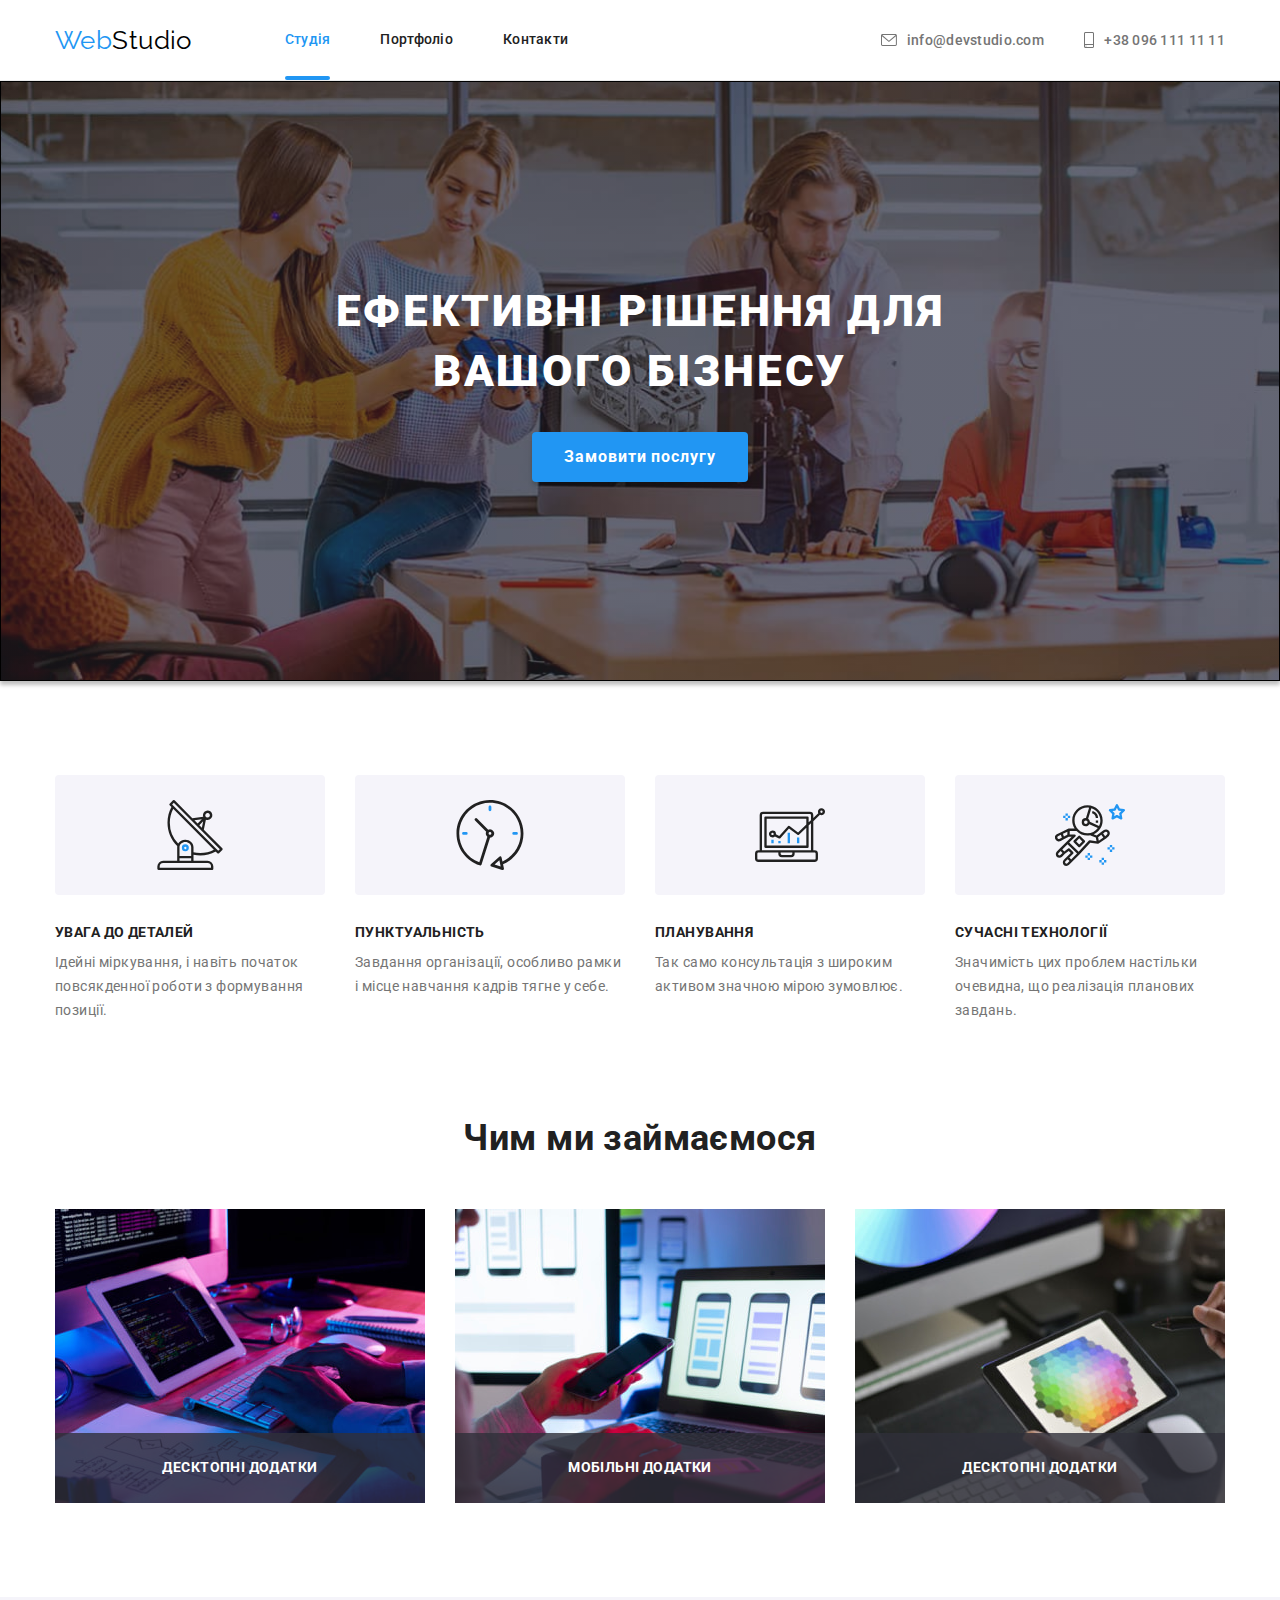
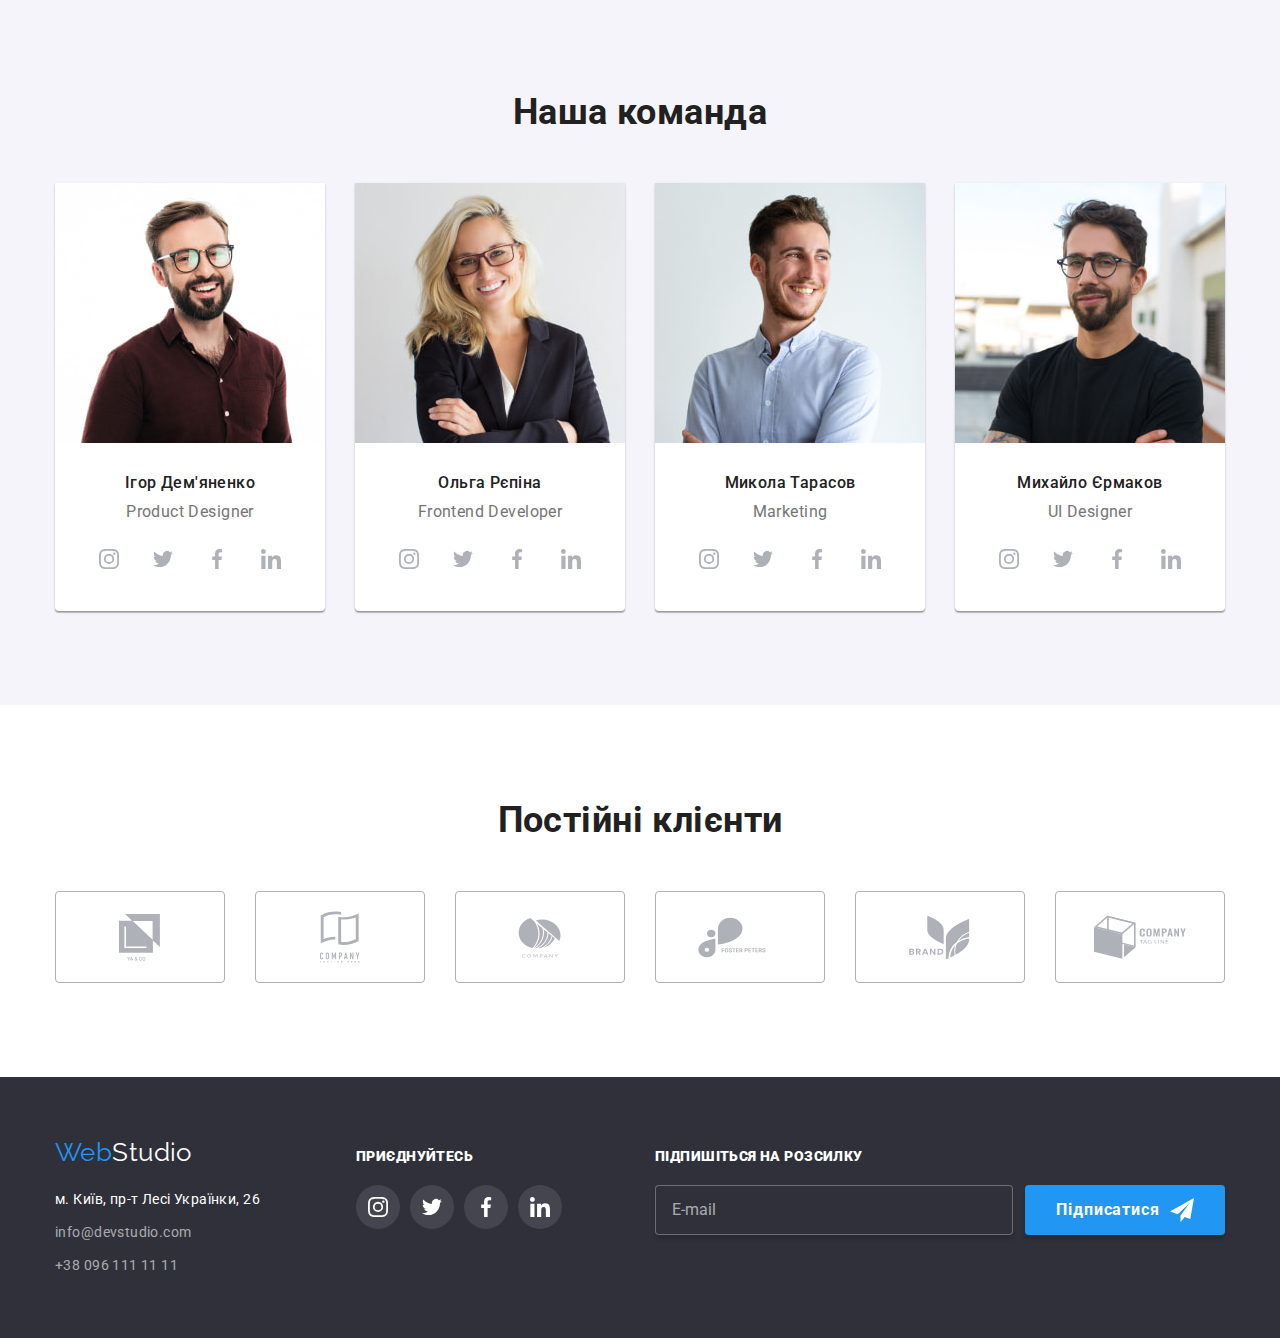
==== index.html @ 174750b1 "Скопіював файли з попередньої роботи" ====
<!DOCTYPE html>
<html lang="uk">
  <head>
    <meta charset="UTF-8" />
    <meta http-equiv="X-UA-Compatible" content="IE=edge" />
    <meta name="viewport" content="width=device-width, initial-scale=1.0" />
    <title>Веб студія</title>
    <link rel="preconnect" href="https://fonts.googleapis.com" />
    <link rel="preconnect" href="https://fonts.gstatic.com" crossorigin />
    <link
      href="https://fonts.googleapis.com/css2?family=Raleway:wght@700&family=Roboto:wght@400;500;700;900&display=swap"
      rel="stylesheet"
    />
    <link
      rel="stylesheet"
      href="https://cdnjs.cloudflare.com/ajax/libs/modern-normalize/1.1.0/modern-normalize.min.css"
    />
    <link rel="stylesheet" href="./css/styles.css" />
  </head>
  <body>
    <!-- Шапка -->

    <header class="header">
      <div class="container flex">
        <nav class="nav">
          <a href="./index.html" class="logo link"
            >Web<span class="logo-item">Studio</span></a
          >

          <ul class="nav-list list">
            <li class="item">
              <a href="./index.html" class="link current">Студія</a>
            </li>
            <li class="item">
              <a href="./portfolio.html" class="link">Портфоліо</a>
            </li>
            <li class="item"><a href="" class="link">Контакти</a></li>
          </ul>
        </nav>

        <ul class="header-contact list">
          <li class="item">
            <a href="mailto:info@devstudio.com" class="link">
              <span class="icon-wrapper">
                <svg class="item-icon" width="16" height="16">
                  <use href="./images/icons.svg#icon-envelope"></use>
                </svg> </span
              >info@devstudio.com</a
            >
          </li>
          <li class="item">
            <a href="tel:+380961111111" class="link">
              <span class="icon-wrapper">
                <svg class="item-icon" width="10" height="16">
                  <use href="./images/icons.svg#icon-smartphone"></use>
                </svg> </span
              >+38 096 111 11 11</a
            >
          </li>
        </ul>
      </div>
    </header>

    <main>
      <!-- Герой -->

      <section class="hero">
        <div class="container">
          <h1 class="hero-title">Ефективні рішення для вашого бізнесу</h1>
          <button type="button" class="button primary" data-modal-open>
            Замовити послугу
          </button>
        </div>

        <!-- Модальне вікно  -->

        <div class="backdrop is-hidden" data-modal>
          <div class="modal">
            <button class="button" data-modal-close>
              <svg class="modal-icon" width="18" height="18">
                <use href="./images/icons.svg#icon-cross"></use>
              </svg>
            </button>

            <form class="modal-form">
              <b class="modal-form-title"
                >Залиште свої дані, ми вам передзвонимо</b
              >

              <label class="modal-form-field">
                <span class="modal-form-label">Ім'я</span>
                <span class="modal-form-wrapper">
                  <input
                    class="modal-form-input"
                    type="text"
                    name="user-name"
                    required
                  />
                  <svg class="modal-form-icon" width="18" height="18">
                    <use href="./images/icons.svg#icon-name"></use>
                  </svg>
                </span>
              </label>

              <label class="modal-form-field">
                <span class="modal-form-label">Телефон</span>
                <span class="modal-form-wrapper">
                  <input
                    class="modal-form-input"
                    type="tel"
                    name="user-phone"
                    required
                  />
                  <svg class="modal-form-icon" width="18" height="18">
                    <use href="./images/icons.svg#icon-telephone"></use>
                  </svg>
                </span>
              </label>

              <label class="modal-form-field">
                <span class="modal-form-label">Пошта</span>
                <span class="modal-form-wrapper">
                  <input
                    class="modal-form-input"
                    type="email"
                    name="user-mail"
                    required
                  />
                  <svg class="modal-form-icon" width="18" height="18">
                    <use href="./images/icons.svg#icon-mail"></use>
                  </svg>
                </span>
              </label>

              <label class="modal-form-field indent">
                <span class="modal-form-label">Коментар</span>
                <textarea
                  class="modal-form-comment"
                  name="comment"
                  placeholder="Введіть текст"
                ></textarea>
              </label>

              <div class="modal-form-checkbox">
                <input
                  class="modal-form-policy visually-hidden"
                  type="checkbox"
                  name="policy"
                  id="policy"
                  required
                />

                <label for="policy" class="modal-checkbox-label">
                  <span class="modal-checkbox-icon">
                    <svg class="icon-policy-check" width="16" height="16">
                      <use href="./images/icons.svg#icon-check"></use>
                    </svg>
                  </span>
                  Погоджуюся з розсилкою та приймаю&nbsp;<a
                    class="modal-form-link"
                    href=""
                    >Умови договору</a
                  >
                </label>
              </div>

              <button class="button" type="submit">Відправити</button>
            </form>
          </div>
        </div>
      </section>

      <!-- Друга секція Якості-->

      <section class="section">
        <div class="container">
          <h2 class="section-title visually-hidden">Особливості організації</h2>

          <ul class="qualities-list list">
            <li class="item">
              <div class="icon-wrapper">
                <svg class="item-icon" width="70" height="70">
                  <use href="./images/icons.svg#icon-antenna"></use>
                </svg>
              </div>
              <h3 class="title">Увага до деталей</h3>
              <p class="text">
                Ідейні міркування, і навіть початок повсякденної роботи з
                формування позиції.
              </p>
            </li>
            <li class="item">
              <div class="icon-wrapper">
                <svg class="item-icon" width="70" height="70">
                  <use href="./images/icons.svg#icon-clock"></use>
                </svg>
              </div>
              <h3 class="title">Пунктуальність</h3>
              <p class="text">
                Завдання організації, особливо рамки і місце навчання кадрів
                тягне у себе.
              </p>
            </li>
            <li class="item">
              <div class="icon-wrapper">
                <svg class="item-icon" width="70" height="70">
                  <use href="./images/icons.svg#icon-diagram"></use>
                </svg>
              </div>
              <h3 class="title">Планування</h3>
              <p class="text">
                Так само консультація з широким активом значною мірою зумовлює.
              </p>
            </li>
            <li class="item">
              <div class="icon-wrapper">
                <svg class="item-icon" width="70" height="70">
                  <use href="./images/icons.svg#icon-astronaut"></use>
                </svg>
              </div>
              <h3 class="title">Сучасні технології</h3>
              <p class="text">
                Значимість цих проблем настільки очевидна, що реалізація
                планових завдань.
              </p>
            </li>
          </ul>
        </div>
      </section>

      <!-- Третя секція Профіль-->

      <section class="section indent">
        <div class="container">
          <h2 class="section-title">Чим ми займаємося</h2>

          <ul class="profile list">
            <li class="item">
              <img
                class="image"
                src="./images/img_1.jpg"
                alt="Десктопні додатки"
                width="370"
              />
              <div class="trumb">
                <p class="text">Десктопні додатки</p>
              </div>
            </li>
            <li class="item">
              <img
                class="image"
                src="./images/img_2.jpg"
                alt="Мобільні додатки"
                width="370"
              />
              <div class="trumb">
                <p class="text">Мобільні додатки</p>
              </div>
            </li>
            <li class="item">
              <img
                class="image"
                src="./images/img_3.jpg"
                alt="Дизайнерські рішення"
                width="370"
              />
              <div class="trumb">
                <p class="text">Десктопні додатки</p>
              </div>
            </li>
          </ul>
        </div>
      </section>

      <!-- Четверта секція Команда-->

      <section class="section team-bg">
        <div class="container">
          <h2 class="section-title indent">Наша команда</h2>

          <ul class="team-list list">
            <li class="item">
              <img
                class="image"
                src="./images/fotoPorductDesinger.jpg"
                alt="Фото Ігора Дем'яненко"
                width="270"
              />
              <div class="item-body">
                <h3 class="title">Ігор Дем'яненко</h3>
                <p class="text" lang="en">Product Designer</p>
                <ul class="socials team list">
                  <li class="item">
                    <a href="" class="link-socials">
                      <svg class="item-icon" width="20" height="20">
                        <use href="./images/icons.svg#icon-instagram"></use>
                      </svg>
                    </a>
                  </li>
                  <li class="item">
                    <a href="" class="link-socials">
                      <svg class="item-icon" width="20" height="20">
                        <use href="./images/icons.svg#icon-twitter"></use>
                      </svg>
                    </a>
                  </li>
                  <li class="item">
                    <a href="" class="link-socials">
                      <svg class="item-icon" width="20" height="20">
                        <use href="./images/icons.svg#icon-facebook"></use>
                      </svg>
                    </a>
                  </li>
                  <li class="item">
                    <a href="" class="link-socials">
                      <svg class="item-icon" width="20" height="20">
                        <use href="./images/icons.svg#icon-linkedin"></use>
                      </svg>
                    </a>
                  </li>
                </ul>
              </div>
            </li>
            <li class="item">
              <img
                class="image"
                src="./images/fotoFrontendDeveloper.jpg"
                alt="Фото Ольгі Рєпіна"
                width="270"
              />
              <div class="item-body">
                <h3 class="title">Ольга Рєпіна</h3>
                <p class="text" lang="en">Frontend Developer</p>
                <ul class="socials team list">
                  <li class="item">
                    <a href="" class="link-socials">
                      <svg class="item-icon" width="20" height="20">
                        <use href="./images/icons.svg#icon-instagram"></use>
                      </svg>
                    </a>
                  </li>
                  <li class="item">
                    <a href="" class="link-socials">
                      <svg class="item-icon" width="20" height="20">
                        <use href="./images/icons.svg#icon-twitter"></use>
                      </svg>
                    </a>
                  </li>
                  <li class="item">
                    <a href="" class="link-socials">
                      <svg class="item-icon" width="20" height="20">
                        <use href="./images/icons.svg#icon-facebook"></use>
                      </svg>
                    </a>
                  </li>
                  <li class="item">
                    <a href="" class="link-socials">
                      <svg class="item-icon" width="20" height="20">
                        <use href="./images/icons.svg#icon-linkedin"></use>
                      </svg>
                    </a>
                  </li>
                </ul>
              </div>
            </li>
            <li class="item">
              <img
                class="image"
                src="./images/fotoMarketing.jpg"
                alt="Фото Миколи Тарасова"
                width="270"
              />
              <div class="item-body">
                <h3 class="title">Микола Тарасов</h3>
                <p class="text" lang="en">Marketing</p>
                <ul class="socials team list">
                  <li class="item">
                    <a href="" class="link-socials">
                      <svg class="item-icon" width="20" height="20">
                        <use href="./images/icons.svg#icon-instagram"></use>
                      </svg>
                    </a>
                  </li>
                  <li class="item">
                    <a href="" class="link-socials">
                      <svg class="item-icon" width="20" height="20">
                        <use href="./images/icons.svg#icon-twitter"></use>
                      </svg>
                    </a>
                  </li>
                  <li class="item">
                    <a href="" class="link-socials">
                      <svg class="item-icon" width="20" height="20">
                        <use href="./images/icons.svg#icon-facebook"></use>
                      </svg>
                    </a>
                  </li>
                  <li class="item">
                    <a href="" class="link-socials">
                      <svg class="item-icon" width="20" height="20">
                        <use href="./images/icons.svg#icon-linkedin"></use>
                      </svg>
                    </a>
                  </li>
                </ul>
              </div>
            </li>
            <li class="item">
              <img
                class="image"
                src="./images/fotoUIDesigner.jpg"
                alt="Фото Михайло Єрмакова"
                width="270"
              />
              <div class="item-body">
                <h3 class="title">Михайло Єрмаков</h3>
                <p class="text" lang="en">UI Designer</p>
                <ul class="socials team list">
                  <li class="item">
                    <a href="" class="link-socials">
                      <svg class="item-icon" width="20" height="20">
                        <use href="./images/icons.svg#icon-instagram"></use>
                      </svg>
                    </a>
                  </li>
                  <li class="item">
                    <a href="" class="link-socials">
                      <svg class="item-icon" width="20" height="20">
                        <use href="./images/icons.svg#icon-twitter"></use>
                      </svg>
                    </a>
                  </li>
                  <li class="item">
                    <a href="" class="link-socials">
                      <svg class="item-icon" width="20" height="20">
                        <use href="./images/icons.svg#icon-facebook"></use>
                      </svg>
                    </a>
                  </li>
                  <li class="item">
                    <a href="" class="link-socials">
                      <svg class="item-icon" width="20" height="20">
                        <use href="./images/icons.svg#icon-linkedin"></use>
                      </svg>
                    </a>
                  </li>
                </ul>
              </div>
            </li>
          </ul>
        </div>
      </section>

      <!-- П'ята секція Постійні клієнти -->

      <section class="section">
        <div class="container">
          <h2 class="section-title">Постійні клієнти</h2>

          <ul class="client-list list">
            <li class="item">
              <a href="" class="client-link">
                <svg class="item-icon" width="41" height="47">
                  <use href="./images/icons.svg#icon-client-1"></use>
                </svg>
              </a>
            </li>

            <li class="item">
              <a href="" class="client-link">
                <svg class="item-icon" width="40" height="52">
                  <use href="./images/icons.svg#icon-client-2"></use>
                </svg>
              </a>
            </li>

            <li class="item">
              <a href="" class="client-link">
                <svg class="item-icon" width="43" height="41">
                  <use href="./images/icons.svg#icon-client-3"></use>
                </svg>
              </a>
            </li>

            <li class="item">
              <a href="" class="client-link">
                <svg class="item-icon" width="84" height="41">
                  <use href="./images/icons.svg#icon-client-4"></use>
                </svg>
              </a>
            </li>

            <li class="item">
              <a href="" class="client-link">
                <svg class="item-icon" width="63" height="45">
                  <use href="./images/icons.svg#icon-client-5"></use>
                </svg>
              </a>
            </li>

            <li class="item">
              <a href="" class="client-link">
                <svg class="item-icon" width="94" height="44">
                  <use href="./images/icons.svg#icon-client-6"></use>
                </svg>
              </a>
            </li>
          </ul>
        </div>
      </section>
    </main>

    <!-- Футер -->

    <footer class="footer">
      <div class="container basement">
        <div>
          <a href="./index.html" class="logo indent"
            >Web<span class="logo-item">Studio</span></a
          >

          <address class="address">
            м. Київ, пр-т Лесі Українки, 26
            <ul class="address-contact list">
              <li class="item">
                <a href="mailto:info@devstudio.com" class="link"
                  >info@devstudio.com</a
                >
              </li>
              <li class="item">
                <a href="tel:+380961111111" class="link">+38 096 111 11 11</a>
              </li>
            </ul>
          </address>
        </div>
        <div class="footer-socials">
          <b class="text">приєднуйтесь</b>
          <ul class="socials list">
            <li class="item">
              <a href="" class="link-socials">
                <svg class="item-icon" width="20" height="20">
                  <use href="./images/icons.svg#icon-instagram"></use>
                </svg>
              </a>
            </li>
            <li class="item">
              <a href="" class="link-socials">
                <svg class="item-icon" width="20" height="20">
                  <use href="./images/icons.svg#icon-twitter"></use>
                </svg>
              </a>
            </li>
            <li class="item">
              <a href="" class="link-socials">
                <svg class="item-icon" width="20" height="20">
                  <use href="./images/icons.svg#icon-facebook"></use>
                </svg>
              </a>
            </li>
            <li class="item">
              <a href="" class="link-socials">
                <svg class="item-icon" width="20" height="20">
                  <use href="./images/icons.svg#icon-linkedin"></use>
                </svg>
              </a>
            </li>
          </ul>
        </div>
        <div class="footer-distribution">
          <b class="text">Підпишіться на розсилку</b>
          <form class="form">
            <input
              class="form-input"
              type="email"
              name="mail"
              autocomplete="off"
              placeholder="E-mail"
            />
            <button class="button" type="submit">
              Підписатися
              <svg class="button-icon" width="24" height="24">
                <use href="./images/icons.svg#icon-send"></use>
              </svg>
            </button>
          </form>
        </div>
      </div>
    </footer>
    <script src="./js/modal.js"></script>
  </body>
</html>
---- css/styles.css ----
/* колір основного тексту #212121 */
/* колір заголовків #212121 */
/* вторинний колір тексту #757575 */
/* колір основного фону #FFFFFF */
/* вторинний колір фону #2f303a */
/* акцент #2196F3 */

:root {
  --primary-text-color: #757575;
  --title-text-color: #212121;
  --accent-color: #2196f3;
  --primary-white-color: #ffffff;
  --secondary-background-color: #2f303a;
  --third-background-color: #f5f4fa;
  --hero-background-color: #c4c4c4;
  --black-color: #000000;
  --transparent-white-color: rgba(255, 255, 255, 0.6);
  --curiousblue-color: #188ce8;
  --gallery-color: #eeeeee;
  --shadow-color: rgba(0, 0, 0, 0.25);
  --backdrop-color: rgba(0, 0, 0, 0.2);
  --bombay-color: #afb1b8;
}

body {
  background-color: var(--primary-white-color);
  color: var(--primary-text-color);

  font-family: "Roboto", sans-serif;
  font-size: 14px;
  line-height: 1.71;
  letter-spacing: 0.03em;
}

.image {
  display: block;
}

.container {
  width: 1200px;
  margin-left: auto;
  margin-right: auto;
  padding-left: 15px;
  padding-right: 15px;
}

.list {
  margin: 0;
  padding: 0;
  list-style: none;
}

/* Логотип */

.logo {
  color: var(--accent-color);

  font-family: "Raleway", sans-serif;
  font-size: 26px;
  line-height: 1.19;
  text-decoration: none;
}
.container.flex {
  display: flex;
  justify-content: space-between;
  align-items: center;
}
.container.basement {
  display: flex;
  align-items: baseline;
}
.header {
  border-bottom: 1px solid #ececec;
}
.header .logo-item {
  color: var(--black-color);
}

/*  Навігація  */
.nav {
  display: flex;
  align-items: center;
}
.nav-list,
.header-contact {
  display: flex;

  font-weight: 500;
  line-height: 1.14;
  letter-spacing: 0.02em;
}
.nav-list {
  margin-left: 93px;
}
.nav-list .item:not(:last-child) {
  margin-right: 50px;
}
.nav-list .link {
  display: block;
  padding-top: 32px;
  padding-bottom: 32px;

  color: var(--title-text-color);
  text-decoration: none;

  transition: color 250ms cubic-bezier(0.4, 0, 0.2, 1);
}

.nav-list .link.current {
  position: relative;

  color: var(--accent-color);
}

.nav-list .link.current::after {
  position: absolute;
  left: 0;
  bottom: 0;

  content: "";
  width: 100%;
  height: 4px;

  background-color: var(--accent-color);
  border-radius: 2px;
}
.header-contact .item + .item {
  margin-left: 40px;
}
.header-contact .icon-wrapper {
  vertical-align: text-bottom;
  margin-right: 10px;
  font-size: 0;
}
.header-contact .item-icon {
  fill: currentColor;
}
.header-contact .link {
  padding-top: 32px;
  padding-bottom: 32px;

  color: var(--primary-text-color);
  text-decoration: none;

  transition: color 250ms cubic-bezier(0.4, 0, 0.2, 1);
}

/*  Герой  */

.hero {
  max-width: 1600px;
  height: 600px;
  margin: 0 auto;
  background-color: var(--hero-background-color);
  background-image: linear-gradient(
      to right,
      rgba(47, 48, 58, 0.4),
      rgba(47, 48, 58, 0.4)
    ),
    url(../images/banner.jpg);
  background-repeat: no-repeat;
  background-position: center;
  background-size: cover;
  border: 1px solid #000000;
  box-shadow: 0px 4px 4px rgba(0, 0, 0, 0.25);
  text-align: center;
}
.hero-title {
  max-width: 696px;
  padding-top: 200px;
  margin-top: 0;
  margin-bottom: 30px;
  margin-left: auto;
  margin-right: auto;

  color: var(--primary-white-color);

  font-weight: 900;
  font-size: 44px;
  line-height: 1.36;
  letter-spacing: 0.06em;
  text-transform: uppercase;
}

/* Модальне вікно */

.backdrop {
  position: fixed;
  top: 0;
  left: 0;
  width: 100%;
  height: 100%;

  background-color: var(--backdrop-color);
  z-index: 2;
  opacity: 1;
  transition: opacity 250ms cubic-bezier(0.4, 0, 0.2, 1),
    visibility 250ms cubic-bezier(0.4, 0, 0.2, 1);
}
.backdrop.is-hidden {
  visibility: hidden;
  opacity: 0;
  pointer-events: none;
}
.backdrop.is-hidden .modal {
  transform: translate(-50%, -50%) scale(1.1);
}
.modal {
  position: absolute;
  top: 50%;
  left: 50%;
  padding: 40px;

  min-width: 528px;

  background-color: var(--primary-white-color);
  box-shadow: 0px 1px 3px rgba(0, 0, 0, 0.12), 0px 1px 1px rgba(0, 0, 0, 0.14),
    0px 2px 1px rgba(0, 0, 0, 0.2);
  border-radius: 4px;

  transform: translate(-50%, -50%) scale(1);
  transition: transform 250ms cubic-bezier(0.4, 0, 0.2, 1);
}

.modal > .button {
  position: absolute;
  top: 8px;
  right: 8px;
  display: flex;
  justify-content: center;
  align-items: center;

  width: 30px;
  height: 30px;
  border-radius: 50px;
  background-color: transparent;
  border: 1px solid rgba(0, 0, 0, 0.1);
  margin: 0;
  padding: 0;
}
.modal .modal-icon {
  fill: var(--black-color);

  transition: fill 250ms cubic-bezier(0.4, 0, 0.2, 1);
}
.modal > .button:hover .modal-icon,
.modal > .button:focus .modal-icon {
  fill: var(--accent-color);
}

/* Форма заявки а модальному вікні */

.modal-form-title {
  display: inline-flex;

  margin-bottom: 12px;

  color: var(--title-text-color);

  font-size: 20px;
  line-height: 1.15;
}
.modal-form-field {
  position: relative;
  display: flex;
  flex-direction: column;

  margin-bottom: 10px;

  text-align: left;
}
.modal-form-field.indent {
  margin-bottom: 20px;
}
.modal-form-label {
  margin-bottom: 4px;

  font-size: 12px;
  line-height: 1.17;
  letter-spacing: 0.01em;
}
.modal-form-wrapper {
  position: relative;

  color: var(--title-text-color);
}
.modal-form-input {
  width: 100%;
  max-height: 40px;
  padding-top: 12px;
  padding-bottom: 12px;
  padding-left: 42px;
  padding-right: 15px;

  color: var(--title-text-color);
  cursor: pointer;
  border: 1px solid rgba(33, 33, 33, 0.2);
  border-radius: 4px;

  font-size: 12px;
  line-height: 1.17;
  letter-spacing: 0.01em;

  transition: border-color 250ms cubic-bezier(0.4, 0, 0.2, 1);
}
.modal-form-input:focus,
.modal-form-comment:focus {
  outline: none;
  border-color: var(--accent-color);
}
.modal-form-icon {
  position: absolute;
  top: 50%;
  left: 15px;

  fill: currentColor;

  transform: translateY(-50%);
  transition: fill 250ms cubic-bezier(0.4, 0, 0.2, 1);
}
.modal-form-input:focus + .modal-form-icon {
  fill: var(--accent-color);
}
.modal-form-comment {
  padding: 12px 16px;
  min-height: 120px;

  resize: none;
  border: 1px solid rgba(33, 33, 33, 0.2);
  border-radius: 4px;
  cursor: pointer;

  font-size: 12px;
  line-height: 1.17;
  letter-spacing: 0.01em;

  transition: border-color 250ms cubic-bezier(0.4, 0, 0.2, 1);
}
.modal-form-comment::placeholder {
  letter-spacing: 0.01em;
  color: rgba(117, 117, 117, 0.5);
}

.modal-form-checkbox {
  margin-bottom: 30px;
}
.modal-checkbox-label {
  display: flex;
  align-items: center;
  justify-content: center;
}
.modal-checkbox-label .modal-checkbox-icon {
  display: inline-block;
  position: relative;
  width: 16px;
  height: 16px;
  margin-right: 8px;
  border-radius: 2px;
  border: 2px solid var(--black-color);

  background-color: transparent;
  transition: background-color 250ms cubic-bezier(0.4, 0, 0.2, 1),
    border-color 250ms cubic-bezier(0.4, 0, 0.2, 1);
}
.icon-policy-check {
  display: inline-block;
  position: absolute;
  top: 50%;
  left: 50%;
  transform: translate(-50%, -50%);

  background-color: transparent;

  opacity: 0;
  transition: opacity 250ms cubic-bezier(0.4, 0, 0.2, 1);
}
.modal-form-policy:focus + .modal-checkbox-label .modal-checkbox-icon {
  outline: 1px solid var(--accent-color);
}
.modal-form-policy:checked + .modal-checkbox-label .icon-policy-check {
  opacity: 1;
}
.modal-form-policy:checked + .modal-checkbox-label .modal-checkbox-icon {
  background-color: var(--accent-color);
  border-color: var(--accent-color);
}
.modal-form-link {
  color: var(--accent-color);
}
.form > .button,
.modal-form .button {
  display: flex;
  align-items: center;
  justify-content: center;

  min-width: 200px;

  color: var(--primary-white-color);
  background-color: var(--accent-color);
  border: 0;
  border-radius: 4px;

  box-shadow: 0px 4px 4px rgba(0, 0, 0, 0.15);
  transition: background-color 1000ms cubic-bezier(0.4, 0, 0.2, 1);
}
.modal-form .button {
  margin: 0 auto;
  padding: 10px 52px;
}

/*  Секція  */

.section {
  padding-bottom: 94px;
  padding-top: 94px;
}
.section.indent {
  padding-top: 0;
}
.section-title {
  margin-top: 0;
  margin-bottom: 0;

  color: var(--title-text-color);

  font-weight: 700;
  font-size: 36px;
  line-height: 1.17;
  text-align: center;
}
.visually-hidden {
  position: absolute;
  width: 1px;
  height: 1px;
  margin: -1px;
  border: 0;
  padding: 0;

  white-space: nowrap;
  clip-path: inset(100%);
  clip: rect(0 0 0 0);
  overflow: hidden;
}
.section .section-title {
  margin-bottom: 50px;
}

/*  Якості  */

.qualities-list {
  display: flex;
}
.qualities-list > .item,
.team-list > .item {
  width: calc((100% - 90px) / 4);
  margin-right: 30px;
}
.qualities-list .icon-wrapper {
  display: flex;
  height: 120px;
  margin-bottom: 30px;
  justify-content: center;
  align-items: center;

  border-radius: 4px;
  background-color: var(--third-background-color);
}

.qualities-list .item:last-child,
.team-list .item:last-child {
  margin-right: 0px;
}

.qualities-list .title {
  margin-top: 0;
  margin-bottom: 10px;

  color: var(--title-text-color);
  font-size: inherit;
  font-weight: 700;
  line-height: 1.14;
  text-transform: uppercase;
}
.qualities-list .text {
  margin-top: 0;
  margin-bottom: 0;
}

/*  Профіль  */

.profile {
  display: flex;
}
.profile .item {
  position: relative;
  width: calc((100% - 60px) / 3);
}
.profile .item:not(:last-child) {
  margin-right: 30px;
}
.profile .trumb {
  position: absolute;
  bottom: 0;
  left: 0;

  display: inline-block;
  width: 100%;
  background-color: rgba(47, 48, 58, 0.8);
  text-align: center;
}
.trumb .text {
  margin: 0;
  padding-top: 27px;
  padding-bottom: 27px;
  color: var(--primary-white-color);

  font-weight: 700;
  line-height: 1.14;
  text-transform: uppercase;
}

/* Команда */

.section.team-bg {
  background-color: var(--third-background-color);
}
.team-list {
  display: flex;
}
.team-list > .item {
  background-color: var(--primary-white-color);
  box-shadow: 0px 1px 3px rgba(0, 0, 0, 0.12), 0px 1px 1px rgba(0, 0, 0, 0.14),
    0px 2px 1px rgba(0, 0, 0, 0.2);
  border-radius: 0px 0px 4px 4px;

  font-size: 16px;
  line-height: 1.19;
  text-align: center;
}
.team-list .item-body {
  padding-top: 30px;
  padding-bottom: 30px;
  padding-left: 10px;
  padding-right: 10px;
}
.team-list .title {
  color: var(--title-text-color);

  font-weight: 500;
  font-size: inherit;
}
.team-list .image,
.team-list .text,
.team-list .title {
  margin-top: 0;
  margin-bottom: 0;
}
.team-list .title {
  margin-bottom: 10px;
}
.team-list .text {
  margin-bottom: 16px;
}
.socials {
  line-height: 0;
  display: flex;
  justify-content: center;
}
.socials .item {
  margin-right: 10px;
}
.socials .item:last-child {
  margin-right: 0;
}
.socials .link-socials {
  display: flex;
  align-items: center;
  justify-content: center;
  width: 44px;
  height: 44px;
  border-radius: 50px;

  background-color: rgba(255, 255, 255, 0.1);
  color: var(--primary-white-color);
  cursor: pointer;

  transition: background-color 250ms cubic-bezier(0.4, 0, 0.2, 1);
}
.socials.team .link-socials {
  background-color: var(--primary-white-color);
  color: var(--bombay-color);

  transition: background-color 250ms cubic-bezier(0.4, 0, 0.2, 1),
    color 250ms cubic-bezier(0.4, 0, 0.2, 1);
}
.socials .link-socials:hover,
.socials .link-socials:focus {
  background-color: var(--accent-color);
}

.socials.team .link-socials:hover,
.socials.team .link-socials:focus {
  background-color: var(--accent-color);
  color: var(--primary-white-color);
}
.socials .link-socials {
  color: inherit;
}
.link-socials > .item-icon {
  fill: currentColor;
}

/* Постійні клиенти */

.client-list {
  display: flex;
}
.client-list > .item {
  width: calc((100% - 150px) / 6);
  margin-right: 30px;

  color: var(--bombay-color);
}
.client-list > .item:last-child {
  margin-right: 0;
}
.client-link {
  display: flex;
  height: 92px;
  justify-content: center;
  align-items: center;
  border: 1px solid var(--bombay-color);
  border-radius: 4px;
  transition: border-color 250ms cubic-bezier(0.4, 0, 0.2, 1),
    color 250ms cubic-bezier(0.4, 0, 0.2, 1);
  color: inherit;
}
.client-list .client-link:hover,
.client-list .client-link:focus {
  color: var(--accent-color);
  border-color: var(--accent-color);
}
.client-link .item-icon {
  fill: currentColor;
}

/*  Футер  */

.footer {
  background-color: var(--secondary-background-color);
  padding-top: 60px;
  padding-bottom: 60px;
}
.logo.indent {
  display: inline-block;
  margin-bottom: 20px;
}
.footer .logo-item {
  color: var(--primary-white-color);
}
.address {
  color: var(--primary-white-color);
  min-width: 231px;

  font-style: inherit;
}
.address-contact .link {
  color: var(--transparent-white-color);
  text-decoration: none;

  transition: color 250ms cubic-bezier(0.4, 0, 0.2, 1);
}
.address-contact {
  margin-top: 9px;
}
.address-contact .item:first-child {
  margin-bottom: 9px;
}
.footer-socials,
.footer-distribution {
  font-weight: 700;
  line-height: 1.14;
  text-transform: uppercase;

  color: var(--primary-white-color);
}
.footer-socials {
  margin-left: 70px;
}
.footer-distribution {
  margin-left: 93px;
}
.footer-socials > .text,
.footer-distribution > .text {
  display: inline-flex;
  margin-bottom: 20px;
}
.socials-list,
.form {
  display: flex;
}

/* Форма підписки на розсилання у футері. */

.form-input {
  min-width: 358px;
  padding: 0px 16px;

  border: 1px solid rgba(255, 255, 255, 0.3);
  border-radius: 4px;

  color: var(--primary-white-color);
  background-color: var(--secondary-background-color);
  box-shadow: 0px 4px 4px rgba(0, 0, 0, 0.15);
}
.form-input,
.form-input::placeholder {
  font-size: 16px;
  line-height: 1.25;
}
.form-input::placeholder {
  color: var(--transparent-white-color);
}
.form > .button {
  padding: 10px 28px;
  margin-left: 12px;
  min-width: 200px;
}
.button-icon {
  margin-left: 10px;
  fill: var(--primary-white-color);
}
.link:hover,
.link:focus {
  color: var(--accent-color);
}

/*  Кнопка  */

.button {
  background-color: var(--primary-white-color);
  color: var(--title-text-color);

  font-family: inherit;
  font-weight: 700;
  font-size: 16px;
  line-height: 1.88;
  letter-spacing: 0.06em;
  cursor: pointer;

  border-radius: 4px;
}

.button.primary {
  background-color: var(--accent-color);
  color: var(--primary-white-color);

  padding: 10px 32px;
  border-width: 0;
  min-width: 200px;
  box-shadow: 0px 4px 4px rgba(0, 0, 0, 0.15);

  transition: background-color 250ms cubic-bezier(0.4, 0, 0.2, 1);
}
.button.primary:hover,
.button.primary:focus,
.form > .button:hover,
.form > .button:focus,
.modal-form .button:hover,
.modal-form .button:focus {
  background-color: var(--curiousblue-color);
}

/*  Портфоліо  */

/*  Фільтр  */

.filter {
  display: flex;
  justify-content: center;
  margin-bottom: 50px;
}
.filter .item {
  margin-right: 8px;
}
.filter .item:last-child {
  margin-right: 0;
}
.button.portfolio {
  padding: 6px 22px;
  border-width: 0;
  min-width: 67px;
  background-color: var(--third-background-color);

  font-weight: 500;
  line-height: 1.62;
  letter-spacing: 0.03em;

  transition: background-color 250ms cubic-bezier(0.4, 0, 0.2, 1),
    color 250ms cubic-bezier(0.4, 0, 0.2, 1),
    box-shadow 250ms cubic-bezier(0.4, 0, 0.2, 1);
}
.button.current,
.button.portfolio:hover,
.button.portfolio:focus {
  background-color: var(--accent-color);
  color: var(--primary-white-color);
  box-shadow: 0px 3px 1px rgba(0, 0, 0, 0.1), 0px 1px 2px rgba(0, 0, 0, 0.08),
    0px 2px 2px rgba(0, 0, 0, 0.12);
}

/*  Роботи  */

.works-list {
  display: flex;
  flex-wrap: wrap;
}
.works-list .item {
  width: calc((100% - 60px) / 3);
  margin-right: 30px;
  margin-bottom: 30px;

  background-color: var(--primary-white-color);
}
.works-list .link {
  display: block;
  text-decoration: none;

  transition: box-shadow 250ms cubic-bezier(0.4, 0, 0.2, 1);
}

.works-list .item:nth-child(3n) {
  margin-right: 0px;
}
.works-list .item:nth-last-child(-n + 3) {
  margin-bottom: 0px;
}
.works-list .title {
  margin-top: 0;
  margin-bottom: 4px;
  color: var(--title-text-color);

  font-weight: 700;
  font-size: 18px;
  line-height: 2;
  letter-spacing: 0.06em;
}
.works-trumb {
  position: relative;
  overflow: hidden;
}

.works-overlay {
  position: absolute;
  top: 0;
  left: 0;

  width: 100%;
  height: 100%;

  background-color: rgba(33, 150, 243, 0.9);
  transform: translateY(100%);
  transition: transform 250ms cubic-bezier(0.4, 0, 0.2, 1);

  opacity: 1;
}
.trumb-text {
  position: absolute;
  top: 50%;
  left: 50%;

  transform: translate(-50%, -50%);
  opacity: 0;
  transition: opacity 250ms cubic-bezier(0.4, 0, 0.2, 1);
}
.works-list .link:hover .trumb-text,
.works-list .link:focus .trumb-text {
  opacity: 1;
}
.works-list .link:hover .works-overlay,
.works-list .link:focus .works-overlay {
  transform: translateY(0);
}

.trumb-text > .text {
  margin: 0;
  min-width: 322px;

  font-size: 18px;
  line-height: 1.56;
  color: var(--primary-white-color);
}
.frame {
  border-left: 1px solid var(--gallery-color);
  border-right: 1px solid var(--gallery-color);
  border-bottom: 1px solid var(--gallery-color);
  padding-top: 20px;
  padding-bottom: 20px;
  padding-left: 24px;
  padding-right: 24px;
}
.frame .text {
  margin-top: 0;
  margin-bottom: 0;
  color: var(--primary-text-color);

  font-size: 16px;
  line-height: 1.88;
}
.works-list .link:hover,
.works-list .link:focus {
  box-shadow: 0px 1px 1px rgba(0, 0, 0, 0.12), 0px 4px 4px rgba(0, 0, 0, 0.06),
    1px 4px 6px rgba(0, 0, 0, 0.16);
}
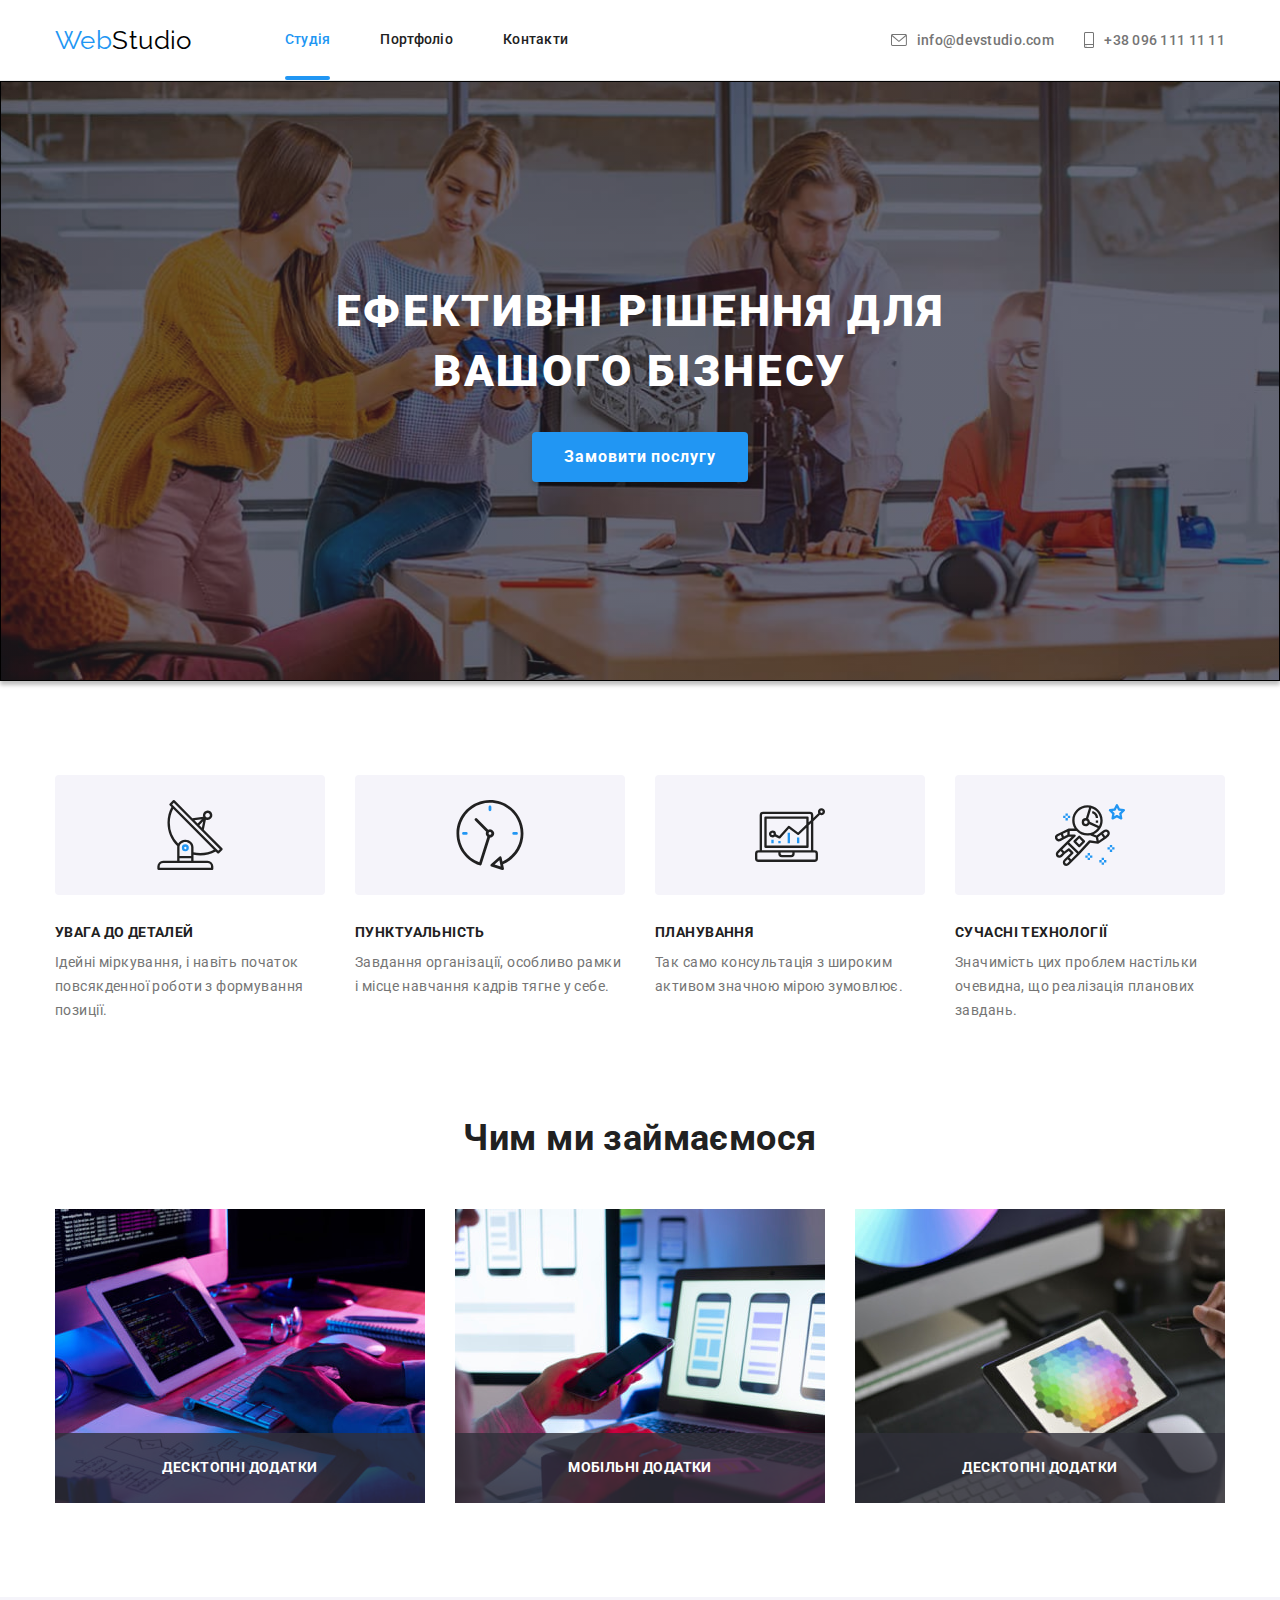
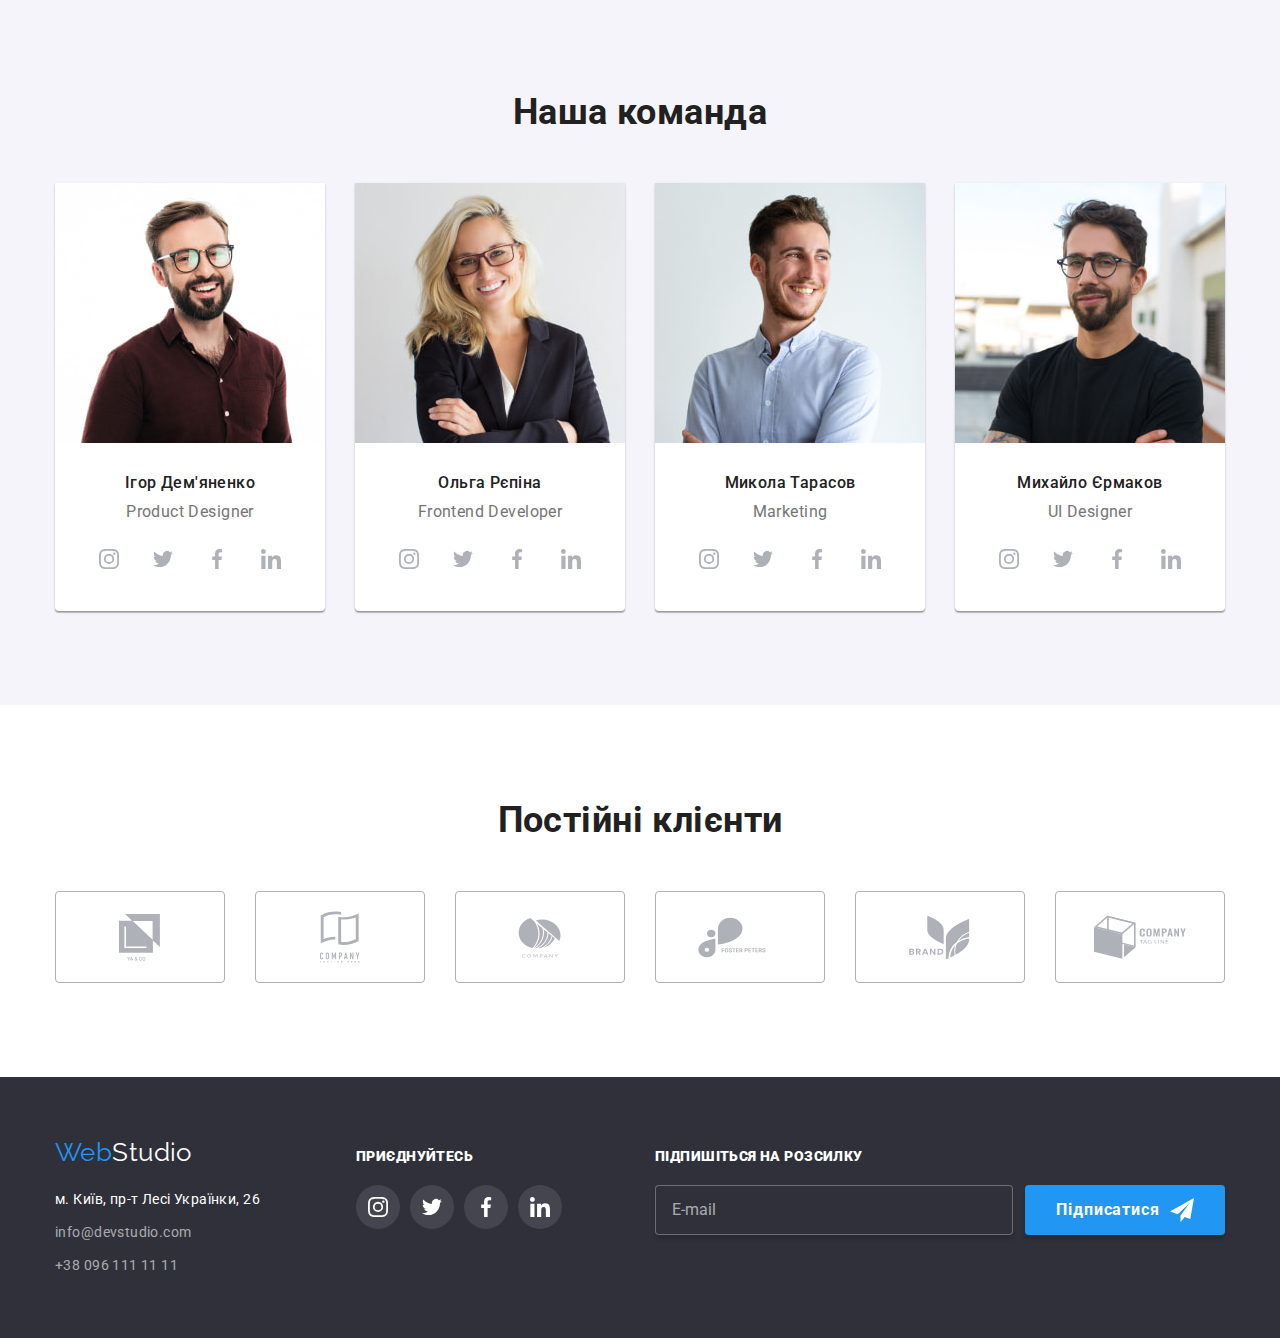
==== commit fdfc2d24: "Рефакторинг  header  за  методологією BEM" ====
--- a/index.html
+++ b/index.html
@@ -17,41 +17,41 @@
     />
     <link rel="stylesheet" href="./css/styles.css" />
   </head>
-  <body>
+  <body class="page">
     <!-- Шапка -->
 
     <header class="header">
       <div class="container flex">
         <nav class="nav">
           <a href="./index.html" class="logo link"
-            >Web<span class="logo-item">Studio</span></a
+            >Web<span class="logo__item">Studio</span></a
           >
 
-          <ul class="nav-list list">
-            <li class="item">
-              <a href="./index.html" class="link current">Студія</a>
-            </li>
-            <li class="item">
-              <a href="./portfolio.html" class="link">Портфоліо</a>
-            </li>
-            <li class="item"><a href="" class="link">Контакти</a></li>
+          <ul class="nav__list list font">
+            <li class="nav__item">
+              <a href="./index.html" class="nav__link nav__link--current link">Студія</a>
+            </li>
+            <li class="nav__item">
+              <a href="./portfolio.html" class="nav__link link">Портфоліо</a>
+            </li>
+            <li class="nav__item"><a href="" class="nav__link link">Контакти</a></li>
           </ul>
         </nav>
 
-        <ul class="header-contact list">
-          <li class="item">
-            <a href="mailto:info@devstudio.com" class="link">
-              <span class="icon-wrapper">
-                <svg class="item-icon" width="16" height="16">
+        <ul class="header-contact list font">
+          <li class="header-contact__item">
+            <a href="mailto:info@devstudio.com" class="header-contact__link link">
+              <span class="header-contact__icon-wrapper">
+                <svg class="header-contact__icon" width="16" height="16">
                   <use href="./images/icons.svg#icon-envelope"></use>
                 </svg> </span
               >info@devstudio.com</a
             >
           </li>
-          <li class="item">
-            <a href="tel:+380961111111" class="link">
-              <span class="icon-wrapper">
-                <svg class="item-icon" width="10" height="16">
+          <li class="header-contact__item">
+            <a href="tel:+380961111111" class="header-contact__link link">
+              <span class="header-contact__icon-wrapper">
+                <svg class="header-contact__icon" width="10" height="16">
                   <use href="./images/icons.svg#icon-smartphone"></use>
                 </svg> </span
               >+38 096 111 11 11</a
@@ -516,7 +516,7 @@
       <div class="container basement">
         <div>
           <a href="./index.html" class="logo indent"
-            >Web<span class="logo-item">Studio</span></a
+            >Web<span class="logo-item logo__item--color-white">Studio</span></a
           >
 
           <address class="address">
--- a/css/styles.css
+++ b/css/styles.css
@@ -22,7 +22,7 @@
   --bombay-color: #afb1b8;
 }
 
-body {
+.page {
   background-color: var(--primary-white-color);
   color: var(--primary-text-color);
 
@@ -60,20 +60,23 @@
   line-height: 1.19;
   text-decoration: none;
 }
-.container.flex {
+.flex {
   display: flex;
   justify-content: space-between;
   align-items: center;
 }
-.container.basement {
+.basement {
   display: flex;
   align-items: baseline;
 }
 .header {
   border-bottom: 1px solid #ececec;
 }
-.header .logo-item {
+.logo__item {
   color: var(--black-color);
+}
+.logo__item--color-white {
+  color: var(--primary-white-color);
 }
 
 /*  Навігація  */
@@ -81,21 +84,20 @@
   display: flex;
   align-items: center;
 }
-.nav-list,
-.header-contact {
+.font {
   display: flex;
 
   font-weight: 500;
   line-height: 1.14;
   letter-spacing: 0.02em;
 }
-.nav-list {
+.nav__list {
   margin-left: 93px;
 }
-.nav-list .item:not(:last-child) {
+.nav__item:not(:last-child) {
   margin-right: 50px;
 }
-.nav-list .link {
+.nav__link {
   display: block;
   padding-top: 32px;
   padding-bottom: 32px;
@@ -106,13 +108,13 @@
   transition: color 250ms cubic-bezier(0.4, 0, 0.2, 1);
 }
 
-.nav-list .link.current {
+.nav__link--current {
   position: relative;
 
   color: var(--accent-color);
 }
 
-.nav-list .link.current::after {
+.nav__link--current::after {
   position: absolute;
   left: 0;
   bottom: 0;
@@ -124,18 +126,18 @@
   background-color: var(--accent-color);
   border-radius: 2px;
 }
-.header-contact .item + .item {
-  margin-left: 40px;
-}
-.header-contact .icon-wrapper {
+.header-contact__item:last-child {
+  margin-left: 30px;
+}
+.header-contact__icon-wrapper {
   vertical-align: text-bottom;
   margin-right: 10px;
   font-size: 0;
 }
-.header-contact .item-icon {
+.header-contact__icon {
   fill: currentColor;
 }
-.header-contact .link {
+.header-contact__link {
   padding-top: 32px;
   padding-bottom: 32px;
 
@@ -655,9 +657,7 @@
   display: inline-block;
   margin-bottom: 20px;
 }
-.footer .logo-item {
-  color: var(--primary-white-color);
-}
+
 .address {
   color: var(--primary-white-color);
   min-width: 231px;
@@ -730,6 +730,7 @@
   margin-left: 10px;
   fill: var(--primary-white-color);
 }
+
 .link:hover,
 .link:focus {
   color: var(--accent-color);
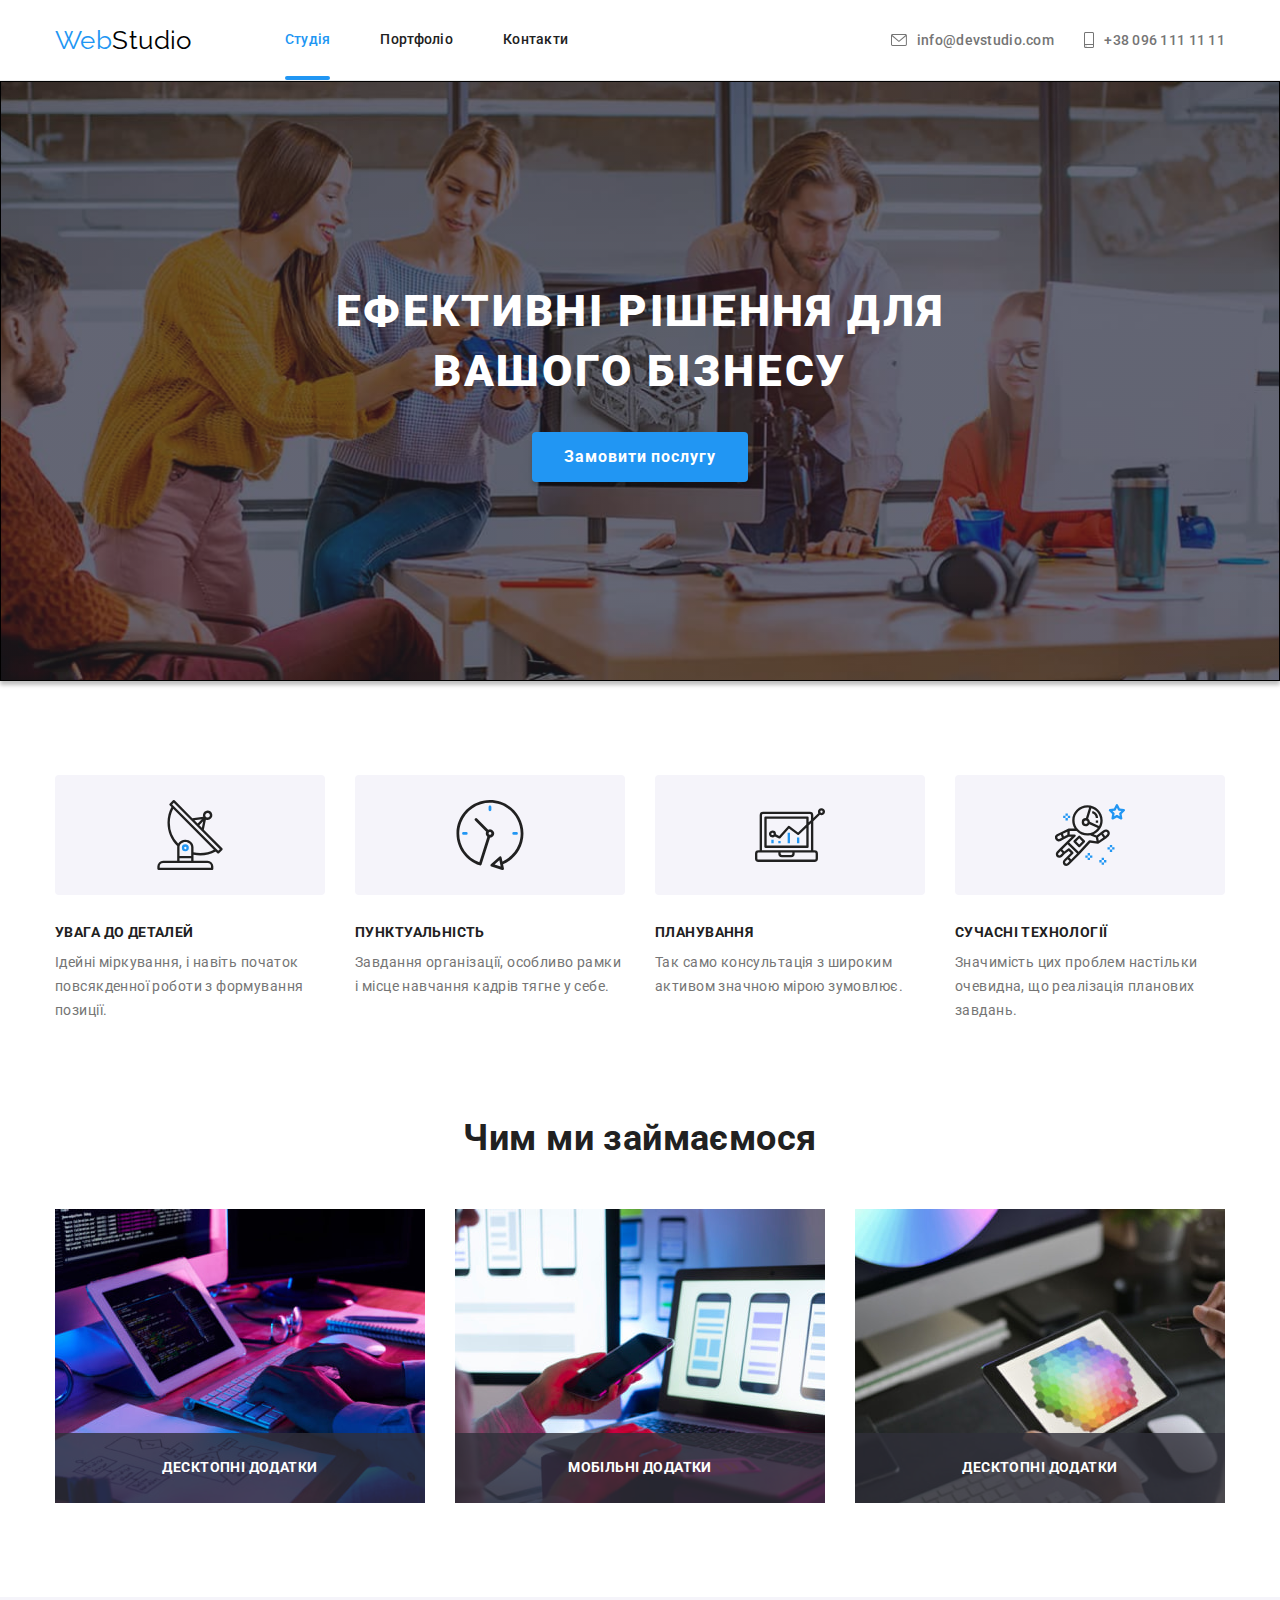
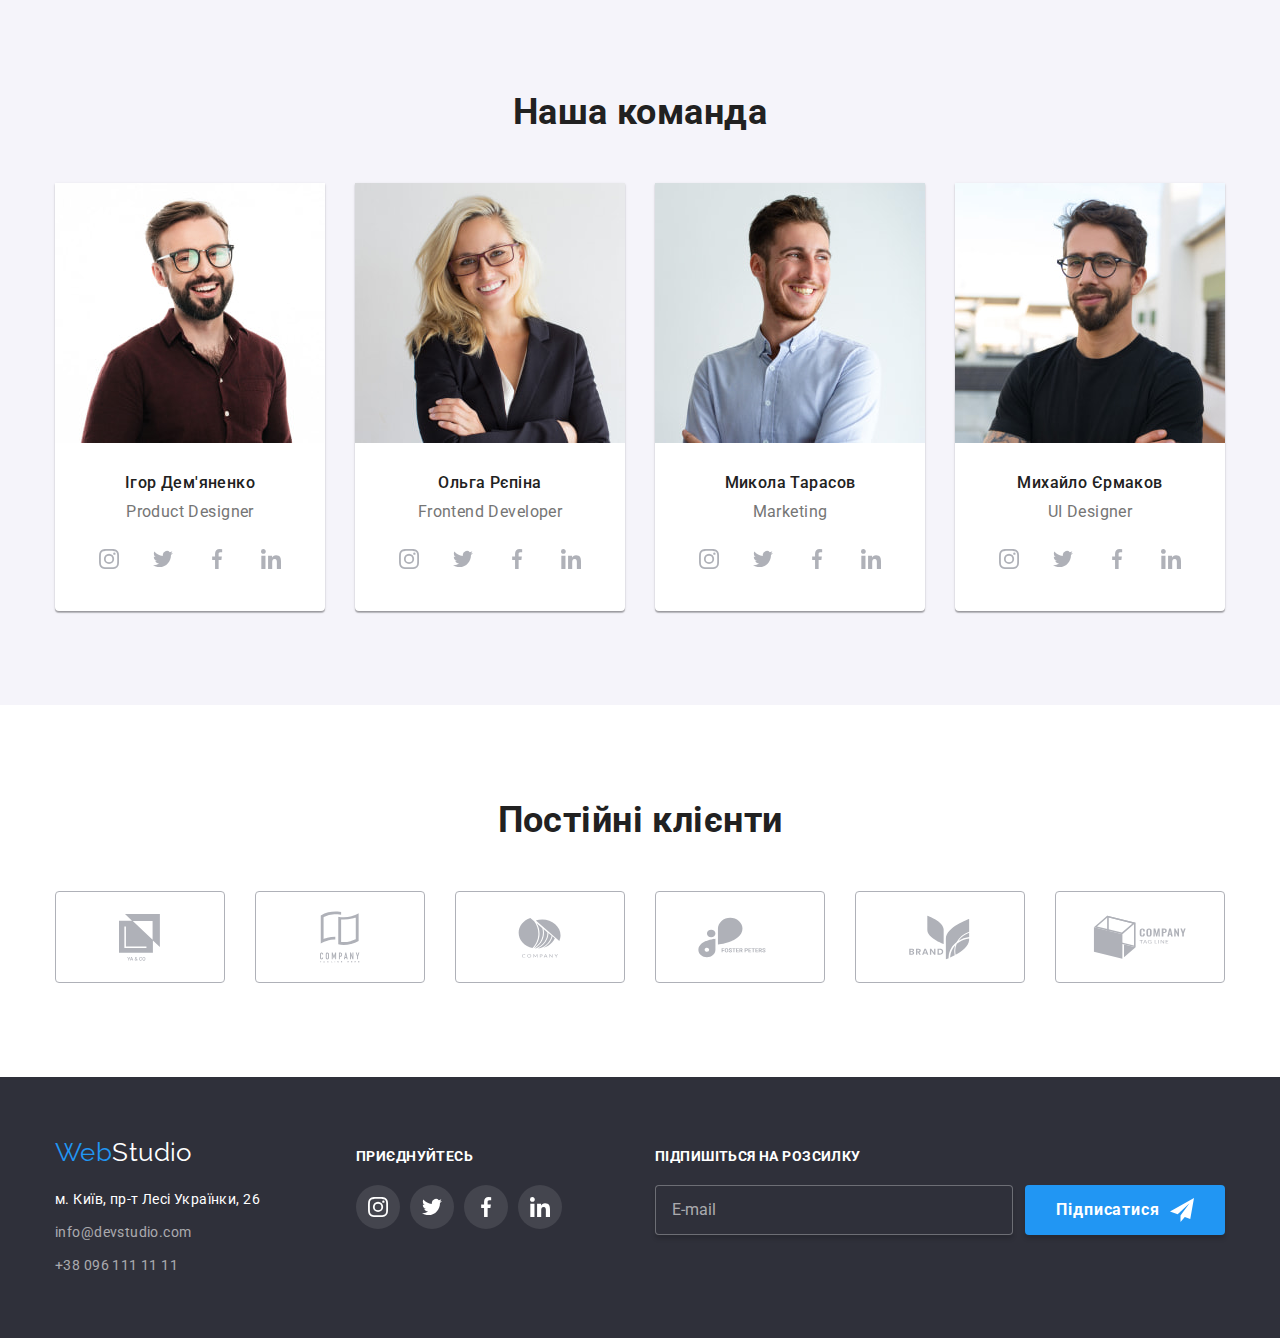
==== commit 34d97e20: "Створення SASS-фрагментів для portfolio.html" ====
--- a/index.html
+++ b/index.html
@@ -15,43 +15,44 @@
       rel="stylesheet"
       href="https://cdnjs.cloudflare.com/ajax/libs/modern-normalize/1.1.0/modern-normalize.min.css"
     />
-    <link rel="stylesheet" href="./css/styles.css" />
+    <link rel="stylesheet" href="./css/main.min.css" />
+    <!-- <link rel="stylesheet" href="./css/styles.css" /> -->
   </head>
   <body class="page">
     <!-- Шапка -->
 
     <header class="header">
-      <div class="container flex">
-        <nav class="nav">
+      <div class="container container--header-flex">
+        <nav class="navigation">
           <a href="./index.html" class="logo link"
             >Web<span class="logo__item">Studio</span></a
           >
 
-          <ul class="nav__list list font">
-            <li class="nav__item">
-              <a href="./index.html" class="nav__link nav__link--current link">Студія</a>
-            </li>
-            <li class="nav__item">
-              <a href="./portfolio.html" class="nav__link link">Портфоліо</a>
-            </li>
-            <li class="nav__item"><a href="" class="nav__link link">Контакти</a></li>
+          <ul class="nav-list list font">
+            <li class="nav-list__item">
+              <a href="./index.html" class="nav-list__link nav-list__link--current link">Студія</a>
+            </li>
+            <li class="nav-list__item">
+              <a href="./portfolio.html" class="nav-list__link link">Портфоліо</a>
+            </li>
+            <li class="nav-list__item"><a href="" class="nav-list__link link">Контакти</a></li>
           </ul>
         </nav>
 
-        <ul class="header-contact list font">
-          <li class="header-contact__item">
-            <a href="mailto:info@devstudio.com" class="header-contact__link link">
-              <span class="header-contact__icon-wrapper">
-                <svg class="header-contact__icon" width="16" height="16">
+        <ul class="header__contact list font">
+          <li class="header__contact-item">
+            <a href="mailto:info@devstudio.com" class="header__contact-link link">
+              <span class="header__contact-icon-wrapper">
+                <svg class="header__contact-icon" width="16" height="16">
                   <use href="./images/icons.svg#icon-envelope"></use>
                 </svg> </span
               >info@devstudio.com</a
             >
           </li>
-          <li class="header-contact__item">
-            <a href="tel:+380961111111" class="header-contact__link link">
-              <span class="header-contact__icon-wrapper">
-                <svg class="header-contact__icon" width="10" height="16">
+          <li class="header__contact-item">
+            <a href="tel:+380961111111" class="header__contact-link link">
+              <span class="header__contact-icon-wrapper">
+                <svg class="header__contact-icon" width="10" height="16">
                   <use href="./images/icons.svg#icon-smartphone"></use>
                 </svg> </span
               >+38 096 111 11 11</a
@@ -66,105 +67,106 @@
 
       <section class="hero">
         <div class="container">
-          <h1 class="hero-title">Ефективні рішення для вашого бізнесу</h1>
-          <button type="button" class="button primary" data-modal-open>
+          <h1 class="hero__title">Ефективні рішення для вашого бізнесу</h1>
+          <button type="button" class="button hero__button button--curiousblue-color" data-modal-open>
             Замовити послугу
           </button>
         </div>
 
         <!-- Модальне вікно  -->
 
-        <div class="backdrop is-hidden" data-modal>
+        <div class="backdrop backdrop--is-hidden" data-modal>
           <div class="modal">
-            <button class="button" data-modal-close>
-              <svg class="modal-icon" width="18" height="18">
+            <button class="button modal__button" data-modal-close>
+              <svg class="modal__icon-closing" width="18" height="18">
                 <use href="./images/icons.svg#icon-cross"></use>
               </svg>
             </button>
 
             <form class="modal-form">
-              <b class="modal-form-title"
+              <b class="modal-form__title"
                 >Залиште свої дані, ми вам передзвонимо</b
               >
 
-              <label class="modal-form-field">
-                <span class="modal-form-label">Ім'я</span>
-                <span class="modal-form-wrapper">
+              <label class="modal-form__field">
+                <span class="modal-form__label">Ім'я</span>
+                <span class="modal-form__wrapper">
                   <input
-                    class="modal-form-input"
+                    class="modal-form__input"
                     type="text"
                     name="user-name"
                     required
                   />
-                  <svg class="modal-form-icon" width="18" height="18">
+                  <svg class="modal-form__icon" width="18" height="18">
                     <use href="./images/icons.svg#icon-name"></use>
                   </svg>
                 </span>
               </label>
 
-              <label class="modal-form-field">
-                <span class="modal-form-label">Телефон</span>
-                <span class="modal-form-wrapper">
+              <label class="modal-form__field">
+                <span class="modal-form__label">Телефон</span>
+                <span class="modal-form__wrapper">
                   <input
-                    class="modal-form-input"
+                    class="modal-form__input"
                     type="tel"
                     name="user-phone"
                     required
                   />
-                  <svg class="modal-form-icon" width="18" height="18">
+                  <svg class="modal-form__icon" width="18" height="18">
                     <use href="./images/icons.svg#icon-telephone"></use>
                   </svg>
                 </span>
               </label>
 
-              <label class="modal-form-field">
-                <span class="modal-form-label">Пошта</span>
-                <span class="modal-form-wrapper">
+              <label class="modal-form__field">
+                <span class="modal-form__label">Пошта</span>
+                <span class="modal-form__wrapper">
                   <input
-                    class="modal-form-input"
+                    class="modal-form__input"
                     type="email"
                     name="user-mail"
                     required
                   />
-                  <svg class="modal-form-icon" width="18" height="18">
+                  <svg class="modal-form__icon" width="18" height="18">
                     <use href="./images/icons.svg#icon-mail"></use>
                   </svg>
                 </span>
               </label>
 
-              <label class="modal-form-field indent">
-                <span class="modal-form-label">Коментар</span>
+              <label class="modal-form__field modal-form__field--indent">
+                <span class="modal-form__label">Коментар</span>
                 <textarea
-                  class="modal-form-comment"
+                  class="modal-form__comment"
                   name="comment"
                   placeholder="Введіть текст"
                 ></textarea>
               </label>
 
-              <div class="modal-form-checkbox">
+              <div class="modal-form__checkbox">
                 <input
-                  class="modal-form-policy visually-hidden"
+                  class="modal-form__policy visually-hidden"
                   type="checkbox"
                   name="policy"
                   id="policy"
                   required
                 />
 
-                <label for="policy" class="modal-checkbox-label">
-                  <span class="modal-checkbox-icon">
-                    <svg class="icon-policy-check" width="16" height="16">
+                <label for="policy" class="modal-form__checkbox-label">
+                  
+                  <span class="modal-form__checkbox-icon">
+                    <svg class="modal-form__icon-policy-check" width="16" height="16">
                       <use href="./images/icons.svg#icon-check"></use>
                     </svg>
                   </span>
                   Погоджуюся з розсилкою та приймаю&nbsp;<a
-                    class="modal-form-link"
+                    class="modal-form__link"
                     href=""
                     >Умови договору</a
                   >
                 </label>
               </div>
 
-              <button class="button" type="submit">Відправити</button>
+              <button class="button modal-form__button button--curiousblue-color" type="submit">Відправити</button>
             </form>
           </div>
         </div>
@@ -174,52 +176,52 @@
 
       <section class="section">
         <div class="container">
-          <h2 class="section-title visually-hidden">Особливості організації</h2>
+          <h2 class="section__title visually-hidden">Особливості організації</h2>
 
           <ul class="qualities-list list">
-            <li class="item">
-              <div class="icon-wrapper">
-                <svg class="item-icon" width="70" height="70">
+            <li class="qualities-list__item">
+              <div class="qualities-list__icon-wrapper">
+                <svg class="qualities-list__item-icon" width="70" height="70">
                   <use href="./images/icons.svg#icon-antenna"></use>
                 </svg>
               </div>
-              <h3 class="title">Увага до деталей</h3>
-              <p class="text">
+              <h3 class="qualities-list__title">Увага до деталей</h3>
+              <p class="qualities-list__text">
                 Ідейні міркування, і навіть початок повсякденної роботи з
                 формування позиції.
               </p>
             </li>
-            <li class="item">
-              <div class="icon-wrapper">
-                <svg class="item-icon" width="70" height="70">
+            <li class="qualities-list__item">
+              <div class="qualities-list__icon-wrapper">
+                <svg class="qualities-list__item-icon" width="70" height="70">
                   <use href="./images/icons.svg#icon-clock"></use>
                 </svg>
               </div>
-              <h3 class="title">Пунктуальність</h3>
-              <p class="text">
+              <h3 class="qualities-list__title">Пунктуальність</h3>
+              <p class="qualities-list__text">
                 Завдання організації, особливо рамки і місце навчання кадрів
                 тягне у себе.
               </p>
             </li>
-            <li class="item">
-              <div class="icon-wrapper">
-                <svg class="item-icon" width="70" height="70">
+            <li class="qualities-list__item">
+              <div class="qualities-list__icon-wrapper">
+                <svg class="qualities-list__item-icon" width="70" height="70">
                   <use href="./images/icons.svg#icon-diagram"></use>
                 </svg>
               </div>
-              <h3 class="title">Планування</h3>
-              <p class="text">
+              <h3 class="qualities-list__title">Планування</h3>
+              <p class="qualities-list__text">
                 Так само консультація з широким активом значною мірою зумовлює.
               </p>
             </li>
-            <li class="item">
-              <div class="icon-wrapper">
-                <svg class="item-icon" width="70" height="70">
+            <li class="qualities-list__item">
+              <div class="qualities-list__icon-wrapper">
+                <svg class="qualities-list__item-icon" width="70" height="70">
                   <use href="./images/icons.svg#icon-astronaut"></use>
                 </svg>
               </div>
-              <h3 class="title">Сучасні технології</h3>
-              <p class="text">
+              <h3 class="qualities-list__title">Сучасні технології</h3>
+              <p class="qualities-list__text">
                 Значимість цих проблем настільки очевидна, що реалізація
                 планових завдань.
               </p>
@@ -230,42 +232,42 @@
 
       <!-- Третя секція Профіль-->
 
-      <section class="section indent">
+      <section class="section section--indent">
         <div class="container">
-          <h2 class="section-title">Чим ми займаємося</h2>
+          <h2 class="section__title">Чим ми займаємося</h2>
 
           <ul class="profile list">
-            <li class="item">
+            <li class="profile__item">
               <img
                 class="image"
                 src="./images/img_1.jpg"
                 alt="Десктопні додатки"
                 width="370"
               />
-              <div class="trumb">
-                <p class="text">Десктопні додатки</p>
-              </div>
-            </li>
-            <li class="item">
+              <div class="profile__background-text">
+                <p class="profile__text">Десктопні додатки</p>
+              </div>
+            </li>
+            <li class="profile__item">
               <img
                 class="image"
                 src="./images/img_2.jpg"
                 alt="Мобільні додатки"
                 width="370"
               />
-              <div class="trumb">
-                <p class="text">Мобільні додатки</p>
-              </div>
-            </li>
-            <li class="item">
+              <div class="profile__background-text">
+                <p class="profile__text">Мобільні додатки</p>
+              </div>
+            </li>
+            <li class="profile__item">
               <img
                 class="image"
                 src="./images/img_3.jpg"
                 alt="Дизайнерські рішення"
                 width="370"
               />
-              <div class="trumb">
-                <p class="text">Десктопні додатки</p>
+              <div class="profile__background-text">
+                <p class="profile__text">Десктопні додатки</p>
               </div>
             </li>
           </ul>
@@ -274,46 +276,46 @@
 
       <!-- Четверта секція Команда-->
 
-      <section class="section team-bg">
+      <section class="section section--team-bg">
         <div class="container">
-          <h2 class="section-title indent">Наша команда</h2>
+          <h2 class="section__title">Наша команда</h2>
 
           <ul class="team-list list">
-            <li class="item">
+            <li class="team-list__item">
               <img
                 class="image"
                 src="./images/fotoPorductDesinger.jpg"
                 alt="Фото Ігора Дем'яненко"
                 width="270"
               />
-              <div class="item-body">
-                <h3 class="title">Ігор Дем'яненко</h3>
-                <p class="text" lang="en">Product Designer</p>
-                <ul class="socials team list">
-                  <li class="item">
-                    <a href="" class="link-socials">
-                      <svg class="item-icon" width="20" height="20">
+              <div class="team-list__item-body">
+                <h3 class="team-list__title">Ігор Дем'яненко</h3>
+                <p class="team-list__text" lang="en">Product Designer</p>
+                <ul class="socials list">
+                  <li class="socials__item">
+                    <a href="" class="socials__link socials__link--color-team">
+                      <svg class="socials__icon" width="20" height="20">
                         <use href="./images/icons.svg#icon-instagram"></use>
                       </svg>
                     </a>
                   </li>
-                  <li class="item">
-                    <a href="" class="link-socials">
-                      <svg class="item-icon" width="20" height="20">
+                  <li class="socials__item">
+                    <a href="" class="socials__link socials__link--color-team">
+                      <svg class="socials__icon" width="20" height="20">
                         <use href="./images/icons.svg#icon-twitter"></use>
                       </svg>
                     </a>
                   </li>
-                  <li class="item">
-                    <a href="" class="link-socials">
-                      <svg class="item-icon" width="20" height="20">
+                  <li class="socials__item">
+                    <a href="" class="socials__link socials__link--color-team">
+                      <svg class="socials__icon" width="20" height="20">
                         <use href="./images/icons.svg#icon-facebook"></use>
                       </svg>
                     </a>
                   </li>
-                  <li class="item">
-                    <a href="" class="link-socials">
-                      <svg class="item-icon" width="20" height="20">
+                  <li class="socials__item">
+                    <a href="" class="socials__link socials__link--color-team">
+                      <svg class="socials__icon" width="20" height="20">
                         <use href="./images/icons.svg#icon-linkedin"></use>
                       </svg>
                     </a>
@@ -321,41 +323,41 @@
                 </ul>
               </div>
             </li>
-            <li class="item">
+            <li class="team-list__item">
               <img
                 class="image"
                 src="./images/fotoFrontendDeveloper.jpg"
                 alt="Фото Ольгі Рєпіна"
                 width="270"
               />
-              <div class="item-body">
-                <h3 class="title">Ольга Рєпіна</h3>
-                <p class="text" lang="en">Frontend Developer</p>
-                <ul class="socials team list">
-                  <li class="item">
-                    <a href="" class="link-socials">
-                      <svg class="item-icon" width="20" height="20">
+              <div class="team-list__item-body">
+                <h3 class="team-list__title">Ольга Рєпіна</h3>
+                <p class="team-list__text" lang="en">Frontend Developer</p>
+                <ul class="socials list">
+                  <li class="socials__item">
+                    <a href="" class="socials__link socials__link--color-team">
+                      <svg class="socials__icon" width="20" height="20">
                         <use href="./images/icons.svg#icon-instagram"></use>
                       </svg>
                     </a>
                   </li>
-                  <li class="item">
-                    <a href="" class="link-socials">
-                      <svg class="item-icon" width="20" height="20">
+                  <li class="socials__item">
+                    <a href="" class="socials__link socials__link--color-team">
+                      <svg class="socials__icon" width="20" height="20">
                         <use href="./images/icons.svg#icon-twitter"></use>
                       </svg>
                     </a>
                   </li>
-                  <li class="item">
-                    <a href="" class="link-socials">
-                      <svg class="item-icon" width="20" height="20">
+                  <li class="socials__item">
+                    <a href="" class="socials__link socials__link--color-team">
+                      <svg class="socials__icon" width="20" height="20">
                         <use href="./images/icons.svg#icon-facebook"></use>
                       </svg>
                     </a>
                   </li>
-                  <li class="item">
-                    <a href="" class="link-socials">
-                      <svg class="item-icon" width="20" height="20">
+                  <li class="socials__item">
+                    <a href="" class="socials__link socials__link--color-team">
+                      <svg class="socials__icon" width="20" height="20">
                         <use href="./images/icons.svg#icon-linkedin"></use>
                       </svg>
                     </a>
@@ -363,41 +365,41 @@
                 </ul>
               </div>
             </li>
-            <li class="item">
+            <li class="team-list__item">
               <img
                 class="image"
                 src="./images/fotoMarketing.jpg"
                 alt="Фото Миколи Тарасова"
                 width="270"
               />
-              <div class="item-body">
-                <h3 class="title">Микола Тарасов</h3>
-                <p class="text" lang="en">Marketing</p>
-                <ul class="socials team list">
-                  <li class="item">
-                    <a href="" class="link-socials">
-                      <svg class="item-icon" width="20" height="20">
+              <div class="team-list__item-body">
+                <h3 class="team-list__title">Микола Тарасов</h3>
+                <p class="team-list__text" lang="en">Marketing</p>
+                <ul class="socials list">
+                  <li class="socials__item">
+                    <a href="" class="socials__link socials__link--color-team">
+                      <svg class="socials__icon" width="20" height="20">
                         <use href="./images/icons.svg#icon-instagram"></use>
                       </svg>
                     </a>
                   </li>
-                  <li class="item">
-                    <a href="" class="link-socials">
-                      <svg class="item-icon" width="20" height="20">
+                  <li class="socials__item">
+                    <a href="" class="socials__link socials__link--color-team">
+                      <svg class="socials__icon" width="20" height="20">
                         <use href="./images/icons.svg#icon-twitter"></use>
                       </svg>
                     </a>
                   </li>
-                  <li class="item">
-                    <a href="" class="link-socials">
-                      <svg class="item-icon" width="20" height="20">
+                  <li class="socials__item">
+                    <a href="" class="socials__link socials__link--color-team">
+                      <svg class="socials__icon" width="20" height="20">
                         <use href="./images/icons.svg#icon-facebook"></use>
                       </svg>
                     </a>
                   </li>
-                  <li class="item">
-                    <a href="" class="link-socials">
-                      <svg class="item-icon" width="20" height="20">
+                  <li class="socials__item">
+                    <a href="" class="socials__link socials__link--color-team">
+                      <svg class="socials__icon" width="20" height="20">
                         <use href="./images/icons.svg#icon-linkedin"></use>
                       </svg>
                     </a>
@@ -405,41 +407,41 @@
                 </ul>
               </div>
             </li>
-            <li class="item">
+            <li class="team-list__item">
               <img
                 class="image"
                 src="./images/fotoUIDesigner.jpg"
                 alt="Фото Михайло Єрмакова"
                 width="270"
               />
-              <div class="item-body">
-                <h3 class="title">Михайло Єрмаков</h3>
-                <p class="text" lang="en">UI Designer</p>
-                <ul class="socials team list">
-                  <li class="item">
-                    <a href="" class="link-socials">
-                      <svg class="item-icon" width="20" height="20">
+              <div class="team-list__item-body">
+                <h3 class="team-list__title">Михайло Єрмаков</h3>
+                <p class="team-list__text" lang="en">UI Designer</p>
+                <ul class="socials list">
+                  <li class="socials__item">
+                    <a href="" class="socials__link socials__link--color-team">
+                      <svg class="socials__icon" width="20" height="20">
                         <use href="./images/icons.svg#icon-instagram"></use>
                       </svg>
                     </a>
                   </li>
-                  <li class="item">
-                    <a href="" class="link-socials">
-                      <svg class="item-icon" width="20" height="20">
+                  <li class="socials__item">
+                    <a href="" class="socials__link socials__link--color-team">
+                      <svg class="socials__icon" width="20" height="20">
                         <use href="./images/icons.svg#icon-twitter"></use>
                       </svg>
                     </a>
                   </li>
-                  <li class="item">
-                    <a href="" class="link-socials">
-                      <svg class="item-icon" width="20" height="20">
+                  <li class="socials__item">
+                    <a href="" class="socials__link socials__link--color-team">
+                      <svg class="socials__icon" width="20" height="20">
                         <use href="./images/icons.svg#icon-facebook"></use>
                       </svg>
                     </a>
                   </li>
-                  <li class="item">
-                    <a href="" class="link-socials">
-                      <svg class="item-icon" width="20" height="20">
+                  <li class="socials__item">
+                    <a href="" class="socials__link socials__link--color-team">
+                      <svg class="socials__icon" width="20" height="20">
                         <use href="./images/icons.svg#icon-linkedin"></use>
                       </svg>
                     </a>
@@ -455,52 +457,52 @@
 
       <section class="section">
         <div class="container">
-          <h2 class="section-title">Постійні клієнти</h2>
+          <h2 class="section__title">Постійні клієнти</h2>
 
           <ul class="client-list list">
-            <li class="item">
-              <a href="" class="client-link">
-                <svg class="item-icon" width="41" height="47">
+            <li class="client-list__item">
+              <a href="" class="client-list__link">
+                <svg class="client-list__icon" width="41" height="47">
                   <use href="./images/icons.svg#icon-client-1"></use>
                 </svg>
               </a>
             </li>
 
-            <li class="item">
-              <a href="" class="client-link">
-                <svg class="item-icon" width="40" height="52">
+            <li class="client-list__item">
+              <a href="" class="client-list__link">
+                <svg class="client-list__icon" width="40" height="52">
                   <use href="./images/icons.svg#icon-client-2"></use>
                 </svg>
               </a>
             </li>
 
-            <li class="item">
-              <a href="" class="client-link">
-                <svg class="item-icon" width="43" height="41">
+            <li class="client-list__item">
+              <a href="" class="client-list__link">
+                <svg class="client-list__icon" width="43" height="41">
                   <use href="./images/icons.svg#icon-client-3"></use>
                 </svg>
               </a>
             </li>
 
-            <li class="item">
-              <a href="" class="client-link">
-                <svg class="item-icon" width="84" height="41">
+            <li class="client-list__item">
+              <a href="" class="client-list__link">
+                <svg class="client-list__icon" width="84" height="41">
                   <use href="./images/icons.svg#icon-client-4"></use>
                 </svg>
               </a>
             </li>
 
-            <li class="item">
-              <a href="" class="client-link">
-                <svg class="item-icon" width="63" height="45">
+            <li class="client-list__item">
+              <a href="" class="client-list__link">
+                <svg class="client-list__icon" width="63" height="45">
                   <use href="./images/icons.svg#icon-client-5"></use>
                 </svg>
               </a>
             </li>
 
-            <li class="item">
-              <a href="" class="client-link">
-                <svg class="item-icon" width="94" height="44">
+            <li class="client-list__item">
+              <a href="" class="client-list__link">
+                <svg class="client-list__icon" width="94" height="44">
                   <use href="./images/icons.svg#icon-client-6"></use>
                 </svg>
               </a>
@@ -513,72 +515,73 @@
     <!-- Футер -->
 
     <footer class="footer">
-      <div class="container basement">
+      <div class="container container--footer-flex">
         <div>
-          <a href="./index.html" class="logo indent"
-            >Web<span class="logo-item logo__item--color-white">Studio</span></a
+          <a href="./index.html" class="logo footer__logo"
+            >Web<span class="logo__item logo__item--color-white">Studio</span></a
           >
 
           <address class="address">
             м. Київ, пр-т Лесі Українки, 26
-            <ul class="address-contact list">
-              <li class="item">
-                <a href="mailto:info@devstudio.com" class="link"
+            <ul class="address__contact list">
+              <li class="address__contact-item">
+                <a href="mailto:info@devstudio.com" class="address__contact-link link"
                   >info@devstudio.com</a
                 >
               </li>
-              <li class="item">
-                <a href="tel:+380961111111" class="link">+38 096 111 11 11</a>
+              <li class="address__contact-item">
+                <a href="tel:+380961111111" class="address__contact-link link">+38 096 111 11 11</a>
               </li>
             </ul>
           </address>
         </div>
-        <div class="footer-socials">
-          <b class="text">приєднуйтесь</b>
+        <div class="footer__social-media">
+          <b class="footer__text">приєднуйтесь</b>
           <ul class="socials list">
-            <li class="item">
-              <a href="" class="link-socials">
-                <svg class="item-icon" width="20" height="20">
+            <li class="socials__item">
+              <a href="" class="socials__link">
+                <svg class="socials__icon" width="20" height="20">
                   <use href="./images/icons.svg#icon-instagram"></use>
                 </svg>
               </a>
             </li>
-            <li class="item">
-              <a href="" class="link-socials">
-                <svg class="item-icon" width="20" height="20">
+            <li class="socials__item">
+              <a href="" class="socials__link">
+                <svg class="socials__icon" width="20" height="20">
                   <use href="./images/icons.svg#icon-twitter"></use>
                 </svg>
               </a>
             </li>
-            <li class="item">
-              <a href="" class="link-socials">
-                <svg class="item-icon" width="20" height="20">
+            <li class="socials__item">
+              <a href="" class="socials__link">
+                <svg class="socials__icon" width="20" height="20">
                   <use href="./images/icons.svg#icon-facebook"></use>
                 </svg>
               </a>
             </li>
-            <li class="item">
-              <a href="" class="link-socials">
-                <svg class="item-icon" width="20" height="20">
+            <li class="socials__item">
+              <a href="" class="socials__link">
+                <svg class="socials__icon" width="20" height="20">
                   <use href="./images/icons.svg#icon-linkedin"></use>
                 </svg>
               </a>
             </li>
           </ul>
-        </div>
-        <div class="footer-distribution">
-          <b class="text">Підпишіться на розсилку</b>
+          
+        </div>
+        <div class="footer__mailing">
+          <b class="footer__text">Підпишіться на розсилку</b>
           <form class="form">
             <input
-              class="form-input"
+              class="form__input"
               type="email"
               name="mail"
               autocomplete="off"
               placeholder="E-mail"
             />
-            <button class="button" type="submit">
+            <button class="button form__button button--curiousblue-color" type="submit">
               Підписатися
-              <svg class="button-icon" width="24" height="24">
+              <svg class="button__icon" width="24" height="24">
                 <use href="./images/icons.svg#icon-send"></use>
               </svg>
             </button>
--- a/css/main.min.css
+++ b/css/main.min.css
@@ -0,0 +1 @@
+:root{--primary-font: "Roboto", sans-serif;--secondary-font: "Raleway", sans-serif;--primary-text-color: #757575;--title-text-color: #212121;--accent-color: #2196f3;--primary-white-color: #ffffff;--secondary-background-color: #2f303a;--third-background-color: #f5f4fa;--hero-background-color: #c4c4c4;--black-color: #000000;--transparent-white-color: rgba(255, 255, 255, 0.6);--curiousblue-color: #188ce8;--gallery-color: #eeeeee;--shadow-color: rgba(0, 0, 0, 0.25);--backdrop-color: rgba(0, 0, 0, 0.2);--bombay-color: #afb1b8}.visually-hidden{position:absolute;width:1px;height:1px;margin:-1px;border:0;padding:0;white-space:nowrap;-webkit-clip-path:inset(100%);clip-path:inset(100%);clip:rect(0 0 0 0);overflow:hidden}.page{background-color:var(--primary-white-color);color:var(--primary-text-color);font-family:var(--primary-font);font-size:14px;line-height:1.71;letter-spacing:.03em}.image{display:block;margin-top:0;margin-bottom:0}.list{margin:0;padding:0;list-style:none}.link{text-decoration:none;-webkit-transition:color 250ms cubic-bezier(0.4, 0, 0.2, 1);transition:color 250ms cubic-bezier(0.4, 0, 0.2, 1)}.link:hover,.link:focus{color:var(--accent-color)}.font{display:-webkit-box;display:-ms-flexbox;display:flex;font-weight:500;line-height:1.14;letter-spacing:.02em}.indent{padding-top:0}.container{width:1200px;margin-left:auto;margin-right:auto;padding-left:15px;padding-right:15px}.container--header-flex{display:-webkit-box;display:-ms-flexbox;display:flex;-webkit-box-pack:justify;-ms-flex-pack:justify;justify-content:space-between;-webkit-box-align:center;-ms-flex-align:center;align-items:center}.container--footer-flex{display:-webkit-box;display:-ms-flexbox;display:flex;-webkit-box-align:baseline;-ms-flex-align:baseline;align-items:baseline}.logo{color:var(--accent-color);font-family:var(--secondary-font);font-size:26px;line-height:1.19;text-decoration:none}.logo__item{color:var(--black-color)}.logo__item--color-white{color:var(--primary-white-color)}.button{display:-webkit-inline-box;display:-ms-inline-flexbox;display:inline-flex;-webkit-box-align:center;-ms-flex-align:center;align-items:center;-webkit-box-pack:center;-ms-flex-pack:center;justify-content:center;min-width:200px;background-color:var(--accent-color);color:var(--primary-white-color);font-family:inherit;font-weight:700;font-size:16px;line-height:1.88;letter-spacing:.06em;cursor:pointer;border-radius:4px;border-width:0;-webkit-transition:background-color 250ms cubic-bezier(0.4, 0, 0.2, 1);transition:background-color 250ms cubic-bezier(0.4, 0, 0.2, 1);-webkit-box-shadow:0px 4px 4px rgba(0,0,0,.15);box-shadow:0px 4px 4px rgba(0,0,0,.15)}.button__icon{margin-left:10px;fill:var(--primary-white-color)}.button--curiousblue-color:hover,.button--curiousblue-color:focus{background-color:var(--curiousblue-color)}.header{border-bottom:1px solid #ececec}.header__contact-item:last-child{margin-left:30px}.header__contact-icon-wrapper{vertical-align:text-bottom;margin-right:10px;font-size:0}.header__contact-icon{fill:currentColor}.header__contact-link{padding-top:32px;padding-bottom:32px;color:var(--primary-text-color)}.navigation{display:-webkit-box;display:-ms-flexbox;display:flex;-webkit-box-align:center;-ms-flex-align:center;align-items:center}.nav-list__item:first-child{margin-left:93px}.nav-list__item:not(:last-child){margin-right:50px}.nav-list__link{display:block;padding-top:32px;padding-bottom:32px;color:var(--title-text-color)}.nav-list__link--current{position:relative;color:var(--accent-color)}.nav-list__link--current::after{position:absolute;left:0;bottom:0;content:"";width:100%;height:4px;background-color:var(--accent-color);border-radius:2px}.hero{max-width:1600px;height:600px;margin:0 auto;background-color:var(--hero-background-color);background-image:-webkit-gradient(linear, left top, right top, from(rgba(47, 48, 58, 0.4)), to(rgba(47, 48, 58, 0.4))),url(../images/banner.jpg);background-image:linear-gradient(to right, rgba(47, 48, 58, 0.4), rgba(47, 48, 58, 0.4)),url(../images/banner.jpg);background-repeat:no-repeat;background-position:center;background-size:cover;border:1px solid #000;-webkit-box-shadow:0px 4px 4px rgba(0,0,0,.25);box-shadow:0px 4px 4px rgba(0,0,0,.25);text-align:center}.hero__title{max-width:696px;padding-top:200px;margin-top:0;margin-bottom:30px;margin-left:auto;margin-right:auto;color:var(--primary-white-color);font-weight:900;font-size:44px;line-height:1.36;letter-spacing:.06em;text-transform:uppercase}.hero__button{padding:10px 32px}.backdrop{position:fixed;top:0;left:0;width:100%;height:100%;background-color:var(--backdrop-color);z-index:2;opacity:1;-webkit-transition:opacity 250ms cubic-bezier(0.4, 0, 0.2, 1),visibility 250ms cubic-bezier(0.4, 0, 0.2, 1);transition:opacity 250ms cubic-bezier(0.4, 0, 0.2, 1),visibility 250ms cubic-bezier(0.4, 0, 0.2, 1)}.backdrop--is-hidden{visibility:hidden;opacity:0;pointer-events:none}.backdrop--is-hidden .modal{-webkit-transform:translate(-50%, -50%) scale(1.1);transform:translate(-50%, -50%) scale(1.1)}.modal{position:absolute;top:50%;left:50%;padding:40px;min-width:528px;background-color:var(--primary-white-color);-webkit-box-shadow:0px 1px 3px rgba(0,0,0,.12),0px 1px 1px rgba(0,0,0,.14),0px 2px 1px rgba(0,0,0,.2);box-shadow:0px 1px 3px rgba(0,0,0,.12),0px 1px 1px rgba(0,0,0,.14),0px 2px 1px rgba(0,0,0,.2);border-radius:4px;-webkit-transform:translate(-50%, -50%) scale(1);transform:translate(-50%, -50%) scale(1);-webkit-transition:-webkit-transform 250ms cubic-bezier(0.4, 0, 0.2, 1);transition:-webkit-transform 250ms cubic-bezier(0.4, 0, 0.2, 1);transition:transform 250ms cubic-bezier(0.4, 0, 0.2, 1);transition:transform 250ms cubic-bezier(0.4, 0, 0.2, 1), -webkit-transform 250ms cubic-bezier(0.4, 0, 0.2, 1)}.modal__button{position:absolute;top:8px;right:8px;display:-webkit-box;display:-ms-flexbox;display:flex;-webkit-box-pack:center;-ms-flex-pack:center;justify-content:center;-webkit-box-align:center;-ms-flex-align:center;align-items:center;min-width:30px;height:30px;border-radius:50px;background-color:rgba(0,0,0,0);border:1px solid rgba(0,0,0,.1);margin:0;padding:0;-webkit-box-shadow:none;box-shadow:none}.modal__icon-closing{fill:var(--black-color);-webkit-transition:fill 250ms cubic-bezier(0.4, 0, 0.2, 1);transition:fill 250ms cubic-bezier(0.4, 0, 0.2, 1)}.modal__button:hover .modal__icon-closing,.modal__button:focus .modal__icon-closing{fill:var(--accent-color)}.modal-form__title{display:-webkit-inline-box;display:-ms-inline-flexbox;display:inline-flex;margin-bottom:12px;color:var(--title-text-color);font-size:20px;line-height:1.15}.modal-form__field{position:relative;display:-webkit-box;display:-ms-flexbox;display:flex;-webkit-box-orient:vertical;-webkit-box-direction:normal;-ms-flex-direction:column;flex-direction:column;margin-bottom:10px;text-align:left}.modal-form__field--indent{margin-bottom:20px}.modal-form__label{margin-bottom:4px;font-size:12px;line-height:1.17;letter-spacing:.01em}.modal-form__wrapper{position:relative;color:var(--title-text-color)}.modal-form__input{width:100%;max-height:40px;padding-top:12px;padding-bottom:12px;padding-left:42px;padding-right:15px;color:var(--title-text-color);cursor:pointer;border:1px solid rgba(33,33,33,.2);border-radius:4px;font-size:12px;line-height:1.17;letter-spacing:.01em;-webkit-transition:border-color 250ms cubic-bezier(0.4, 0, 0.2, 1);transition:border-color 250ms cubic-bezier(0.4, 0, 0.2, 1)}.modal-form__input:focus,.modal-form__comment:focus{outline:none;border-color:var(--accent-color)}.modal-form__icon{position:absolute;top:50%;left:15px;fill:currentColor;-webkit-transform:translateY(-50%);transform:translateY(-50%);-webkit-transition:fill 250ms cubic-bezier(0.4, 0, 0.2, 1);transition:fill 250ms cubic-bezier(0.4, 0, 0.2, 1)}.modal-form__input:focus+.modal-form__icon{fill:var(--accent-color)}.modal-form__comment{padding:12px 16px;min-height:120px;resize:none;border:1px solid rgba(33,33,33,.2);border-radius:4px;cursor:pointer;font-size:12px;line-height:1.17;letter-spacing:.01em;-webkit-transition:border-color 250ms cubic-bezier(0.4, 0, 0.2, 1);transition:border-color 250ms cubic-bezier(0.4, 0, 0.2, 1)}.modal-form__comment::-webkit-input-placeholder{letter-spacing:.01em;color:rgba(117,117,117,.5)}.modal-form__comment::-moz-placeholder{letter-spacing:.01em;color:rgba(117,117,117,.5)}.modal-form__comment:-ms-input-placeholder{letter-spacing:.01em;color:rgba(117,117,117,.5)}.modal-form__comment::-ms-input-placeholder{letter-spacing:.01em;color:rgba(117,117,117,.5)}.modal-form__comment::placeholder{letter-spacing:.01em;color:rgba(117,117,117,.5)}.modal-form__checkbox{margin-bottom:30px}.modal-form__checkbox-label{display:-webkit-box;display:-ms-flexbox;display:flex;-webkit-box-align:center;-ms-flex-align:center;align-items:center;-webkit-box-pack:center;-ms-flex-pack:center;justify-content:center;cursor:pointer}.modal-form__checkbox-icon{display:inline-block;position:relative;width:16px;height:16px;margin-right:8px;border-radius:2px;border:2px solid var(--black-color);background-color:rgba(0,0,0,0);-webkit-transition:background-color 250ms cubic-bezier(0.4, 0, 0.2, 1),border-color 250ms cubic-bezier(0.4, 0, 0.2, 1);transition:background-color 250ms cubic-bezier(0.4, 0, 0.2, 1),border-color 250ms cubic-bezier(0.4, 0, 0.2, 1)}.modal-form__icon-policy-check{display:inline-block;position:absolute;top:50%;left:50%;-webkit-transform:translate(-50%, -50%);transform:translate(-50%, -50%);background-color:rgba(0,0,0,0);opacity:0;-webkit-transition:opacity 250ms cubic-bezier(0.4, 0, 0.2, 1);transition:opacity 250ms cubic-bezier(0.4, 0, 0.2, 1)}.modal-form__policy:focus+.modal-form__checkbox-label .modal-form__checkbox-icon{outline:1px solid var(--accent-color)}.modal-form__policy:checked+.modal-form__checkbox-label .modal-form__icon-policy-check{opacity:1}.modal-form__policy:checked+.modal-form__checkbox-label .modal-form__checkbox-icon{background-color:var(--accent-color);border-color:var(--accent-color)}.modal-form__link{color:var(--accent-color)}.modal-form__button{margin:0 auto;padding:10px 52px}.section{padding-bottom:94px;padding-top:94px}.section__title{margin-top:0;margin-bottom:50px;color:var(--title-text-color);font-weight:700;font-size:36px;line-height:1.17;text-align:center}.section--indent{padding-top:0}.section--team-bg{background-color:var(--third-background-color)}.qualities-list{display:-webkit-box;display:-ms-flexbox;display:flex}.qualities-list__item{width:calc((100% - 90px)/4);margin-right:30px}.qualities-list__icon-wrapper{display:-webkit-box;display:-ms-flexbox;display:flex;height:120px;margin-bottom:30px;-webkit-box-pack:center;-ms-flex-pack:center;justify-content:center;-webkit-box-align:center;-ms-flex-align:center;align-items:center;border-radius:4px;background-color:var(--third-background-color)}.qualities-list__item:last-child{margin-right:0px}.qualities-list__title{margin-top:0;margin-bottom:10px;color:var(--title-text-color);font-size:inherit;font-weight:700;line-height:1.14;text-transform:uppercase}.qualities-list__text{margin-top:0;margin-bottom:0}.profile{display:-webkit-box;display:-ms-flexbox;display:flex}.profile__item{position:relative;width:calc((100% - 60px)/3)}.profile__item:not(:last-child){margin-right:30px}.profile__background-text{position:absolute;bottom:0;left:0;display:inline-block;width:100%;background-color:rgba(47,48,58,.8);text-align:center}.profile__text{margin:0;padding-top:27px;padding-bottom:27px;color:var(--primary-white-color);font-weight:700;line-height:1.14;text-transform:uppercase}.team-list{display:-webkit-box;display:-ms-flexbox;display:flex}.team-list__item{width:calc((100% - 90px)/4);margin-right:30px;background-color:var(--primary-white-color);-webkit-box-shadow:0px 1px 3px rgba(0,0,0,.12),0px 1px 1px rgba(0,0,0,.14),0px 2px 1px rgba(0,0,0,.2);box-shadow:0px 1px 3px rgba(0,0,0,.12),0px 1px 1px rgba(0,0,0,.14),0px 2px 1px rgba(0,0,0,.2);border-radius:0px 0px 4px 4px;font-size:16px;line-height:1.19;text-align:center}.team-list__item:last-child{margin-right:0px}.team-list__item-body{padding-top:30px;padding-bottom:30px;padding-left:10px;padding-right:10px}.team-list__title{color:var(--title-text-color);font-weight:500;font-size:inherit}.team-list__title{margin-top:0;margin-bottom:10px}.team-list__text{margin-top:0;margin-bottom:16px}.socials{line-height:0;display:-webkit-box;display:-ms-flexbox;display:flex;-webkit-box-pack:center;-ms-flex-pack:center;justify-content:center}.socials__item{margin-right:10px}.socials__item:last-child{margin-right:0}.socials__link{display:-webkit-box;display:-ms-flexbox;display:flex;-webkit-box-align:center;-ms-flex-align:center;align-items:center;-webkit-box-pack:center;-ms-flex-pack:center;justify-content:center;width:44px;height:44px;border-radius:50px;background-color:rgba(255,255,255,.1);color:var(--primary-white-color);cursor:pointer;-webkit-transition:background-color 250ms cubic-bezier(0.4, 0, 0.2, 1);transition:background-color 250ms cubic-bezier(0.4, 0, 0.2, 1)}.socials__link--color-team{background-color:var(--primary-white-color);color:var(--bombay-color);-webkit-transition:background-color 250ms cubic-bezier(0.4, 0, 0.2, 1),color 250ms cubic-bezier(0.4, 0, 0.2, 1);transition:background-color 250ms cubic-bezier(0.4, 0, 0.2, 1),color 250ms cubic-bezier(0.4, 0, 0.2, 1)}.socials__link:hover,.socials__link:focus{background-color:var(--accent-color)}.socials__link--color-team:hover,.socials__link--color-team:focus{background-color:var(--accent-color);color:var(--primary-white-color)}.socials__icon{fill:currentColor}.client-list{display:-webkit-box;display:-ms-flexbox;display:flex}.client-list__item{width:calc((100% - 150px)/6);margin-right:30px;color:var(--bombay-color)}.client-list__item:last-child{margin-right:0}.client-list__link{display:-webkit-box;display:-ms-flexbox;display:flex;height:92px;-webkit-box-pack:center;-ms-flex-pack:center;justify-content:center;-webkit-box-align:center;-ms-flex-align:center;align-items:center;border:1px solid var(--bombay-color);border-radius:4px;-webkit-transition:border-color 250ms cubic-bezier(0.4, 0, 0.2, 1),color 250ms cubic-bezier(0.4, 0, 0.2, 1);transition:border-color 250ms cubic-bezier(0.4, 0, 0.2, 1),color 250ms cubic-bezier(0.4, 0, 0.2, 1);color:inherit}.client-list__link:hover,.client-list__link:focus{color:var(--accent-color);border-color:var(--accent-color)}.client-list__icon{fill:currentColor}.footer{background-color:var(--secondary-background-color);padding-top:60px;padding-bottom:60px}.footer__logo{display:inline-block;margin-bottom:20px}.footer__social-media{margin-left:70px}.footer__mailing{margin-left:93px}.footer__text{display:-webkit-inline-box;display:-ms-inline-flexbox;display:inline-flex;margin-bottom:20px;font-weight:700;line-height:1.14;text-transform:uppercase;color:var(--primary-white-color)}.address{color:var(--primary-white-color);min-width:231px;font-style:inherit}.address__contact{margin-top:9px}.address__contact-item:first-child{margin-bottom:9px}.address__contact-link{color:var(--transparent-white-color)}.form{display:-webkit-box;display:-ms-flexbox;display:flex}.form__input{min-width:358px;padding:0px 16px;font-size:16px;line-height:1.25;border:1px solid rgba(255,255,255,.3);border-radius:4px;color:var(--primary-white-color);background-color:var(--secondary-background-color);-webkit-box-shadow:0px 4px 4px rgba(0,0,0,.15);box-shadow:0px 4px 4px rgba(0,0,0,.15)}.form__input::-webkit-input-placeholder{color:var(--transparent-white-color)}.form__input::-moz-placeholder{color:var(--transparent-white-color)}.form__input:-ms-input-placeholder{color:var(--transparent-white-color)}.form__input::-ms-input-placeholder{color:var(--transparent-white-color)}.form__input::placeholder{color:var(--transparent-white-color)}.form__button{padding:10px 28px;margin-left:12px;min-width:200px}.filter{display:-webkit-box;display:-ms-flexbox;display:flex;-webkit-box-pack:center;-ms-flex-pack:center;justify-content:center}.filter--indent{margin-bottom:50px}.filter__item{margin-right:8px}.filter__item:last-child{margin-right:0}.filter__button{padding:6px 22px;min-width:67px;background-color:var(--third-background-color);color:var(--title-text-color);font-weight:500;line-height:1.62;letter-spacing:.03em;-webkit-box-shadow:none;box-shadow:none;-webkit-transition:background-color 250ms cubic-bezier(0.4, 0, 0.2, 1),color 250ms cubic-bezier(0.4, 0, 0.2, 1),-webkit-box-shadow 250ms cubic-bezier(0.4, 0, 0.2, 1);transition:background-color 250ms cubic-bezier(0.4, 0, 0.2, 1),color 250ms cubic-bezier(0.4, 0, 0.2, 1),-webkit-box-shadow 250ms cubic-bezier(0.4, 0, 0.2, 1);transition:background-color 250ms cubic-bezier(0.4, 0, 0.2, 1),color 250ms cubic-bezier(0.4, 0, 0.2, 1),box-shadow 250ms cubic-bezier(0.4, 0, 0.2, 1);transition:background-color 250ms cubic-bezier(0.4, 0, 0.2, 1),color 250ms cubic-bezier(0.4, 0, 0.2, 1),box-shadow 250ms cubic-bezier(0.4, 0, 0.2, 1),-webkit-box-shadow 250ms cubic-bezier(0.4, 0, 0.2, 1)}.filter__button--current,.filter__button:hover,.filter__button:focus{background-color:var(--accent-color);color:var(--primary-white-color);-webkit-box-shadow:0px 3px 1px rgba(0,0,0,.1),0px 1px 2px rgba(0,0,0,.08),0px 2px 2px rgba(0,0,0,.12);box-shadow:0px 3px 1px rgba(0,0,0,.1),0px 1px 2px rgba(0,0,0,.08),0px 2px 2px rgba(0,0,0,.12)}.works-list{display:-webkit-box;display:-ms-flexbox;display:flex;-ms-flex-wrap:wrap;flex-wrap:wrap}.works-list__item{width:calc((100% - 60px)/3);margin-right:30px;margin-bottom:30px;background-color:var(--primary-white-color)}.works-list__item:nth-child(3n){margin-right:0px}.works-list__item:nth-last-child(-n+3){margin-bottom:0px}.works-link{display:block;text-decoration:none;-webkit-transition:-webkit-box-shadow 250ms cubic-bezier(0.4, 0, 0.2, 1);transition:-webkit-box-shadow 250ms cubic-bezier(0.4, 0, 0.2, 1);transition:box-shadow 250ms cubic-bezier(0.4, 0, 0.2, 1);transition:box-shadow 250ms cubic-bezier(0.4, 0, 0.2, 1), -webkit-box-shadow 250ms cubic-bezier(0.4, 0, 0.2, 1)}.works-link__title{margin-top:0;margin-bottom:4px;color:var(--title-text-color);font-weight:700;font-size:18px;line-height:2;letter-spacing:.06em}.works-link__wrapper{position:relative;overflow:hidden}.works-link__body{border-left:1px solid var(--gallery-color);border-right:1px solid var(--gallery-color);border-bottom:1px solid var(--gallery-color);padding-top:20px;padding-bottom:20px;padding-left:24px;padding-right:24px}.works-link__text{margin-top:0;margin-bottom:0;color:var(--primary-text-color);font-size:16px;line-height:1.88}.works-link:hover,.works-link:focus{-webkit-box-shadow:0px 1px 1px rgba(0,0,0,.12),0px 4px 4px rgba(0,0,0,.06),1px 4px 6px rgba(0,0,0,.16);box-shadow:0px 1px 1px rgba(0,0,0,.12),0px 4px 4px rgba(0,0,0,.06),1px 4px 6px rgba(0,0,0,.16)}.works-overlay{position:absolute;top:0;left:0;width:100%;height:100%;background-color:rgba(33,150,243,.9);-webkit-transform:translateY(100%);transform:translateY(100%);-webkit-transition:-webkit-transform 250ms cubic-bezier(0.4, 0, 0.2, 1);transition:-webkit-transform 250ms cubic-bezier(0.4, 0, 0.2, 1);transition:transform 250ms cubic-bezier(0.4, 0, 0.2, 1);transition:transform 250ms cubic-bezier(0.4, 0, 0.2, 1), -webkit-transform 250ms cubic-bezier(0.4, 0, 0.2, 1);opacity:1}.works-overlay__wrapper-text{position:absolute;top:50%;left:50%;-webkit-transform:translate(-50%, -50%);transform:translate(-50%, -50%);opacity:0;-webkit-transition:opacity 250ms cubic-bezier(0.4, 0, 0.2, 1);transition:opacity 250ms cubic-bezier(0.4, 0, 0.2, 1)}.works-link:hover .works-overlay__wrapper-text,.works-link:focus .works-overlay__wrapper-text{opacity:1}.works-link:hover .works-overlay,.works-link:focus .works-overlay{-webkit-transform:translateY(0);transform:translateY(0)}.works-overlay__text{margin:0;min-width:322px;font-size:18px;line-height:1.56;color:var(--primary-white-color)}/*# sourceMappingURL=main.min.css.map */--- a/css/styles.css
+++ b/css/styles.css
@@ -1,915 +1,83 @@
-/* колір основного тексту #212121 */
-/* колір заголовків #212121 */
-/* вторинний колір тексту #757575 */
-/* колір основного фону #FFFFFF */
-/* вторинний колір фону #2f303a */
-/* акцент #2196F3 */
 
-:root {
-  --primary-text-color: #757575;
-  --title-text-color: #212121;
-  --accent-color: #2196f3;
-  --primary-white-color: #ffffff;
-  --secondary-background-color: #2f303a;
-  --third-background-color: #f5f4fa;
-  --hero-background-color: #c4c4c4;
-  --black-color: #000000;
-  --transparent-white-color: rgba(255, 255, 255, 0.6);
-  --curiousblue-color: #188ce8;
-  --gallery-color: #eeeeee;
-  --shadow-color: rgba(0, 0, 0, 0.25);
-  --backdrop-color: rgba(0, 0, 0, 0.2);
-  --bombay-color: #afb1b8;
-}
 
-.page {
-  background-color: var(--primary-white-color);
-  color: var(--primary-text-color);
 
-  font-family: "Roboto", sans-serif;
-  font-size: 14px;
-  line-height: 1.71;
-  letter-spacing: 0.03em;
-}
 
-.image {
-  display: block;
-}
 
-.container {
-  width: 1200px;
-  margin-left: auto;
-  margin-right: auto;
-  padding-left: 15px;
-  padding-right: 15px;
-}
 
-.list {
-  margin: 0;
-  padding: 0;
-  list-style: none;
-}
 
-/* Логотип */
 
-.logo {
-  color: var(--accent-color);
-
-  font-family: "Raleway", sans-serif;
-  font-size: 26px;
-  line-height: 1.19;
-  text-decoration: none;
-}
-.flex {
-  display: flex;
-  justify-content: space-between;
-  align-items: center;
-}
-.basement {
-  display: flex;
-  align-items: baseline;
-}
-.header {
-  border-bottom: 1px solid #ececec;
-}
-.logo__item {
-  color: var(--black-color);
-}
-.logo__item--color-white {
-  color: var(--primary-white-color);
-}
-
-/*  Навігація  */
-.nav {
-  display: flex;
-  align-items: center;
-}
-.font {
-  display: flex;
-
-  font-weight: 500;
-  line-height: 1.14;
-  letter-spacing: 0.02em;
-}
-.nav__list {
-  margin-left: 93px;
-}
-.nav__item:not(:last-child) {
-  margin-right: 50px;
-}
-.nav__link {
-  display: block;
-  padding-top: 32px;
-  padding-bottom: 32px;
-
-  color: var(--title-text-color);
-  text-decoration: none;
-
-  transition: color 250ms cubic-bezier(0.4, 0, 0.2, 1);
-}
-
-.nav__link--current {
-  position: relative;
-
-  color: var(--accent-color);
-}
-
-.nav__link--current::after {
-  position: absolute;
-  left: 0;
-  bottom: 0;
-
-  content: "";
-  width: 100%;
-  height: 4px;
-
-  background-color: var(--accent-color);
-  border-radius: 2px;
-}
-.header-contact__item:last-child {
-  margin-left: 30px;
-}
-.header-contact__icon-wrapper {
-  vertical-align: text-bottom;
-  margin-right: 10px;
-  font-size: 0;
-}
-.header-contact__icon {
-  fill: currentColor;
-}
-.header-contact__link {
-  padding-top: 32px;
-  padding-bottom: 32px;
-
-  color: var(--primary-text-color);
-  text-decoration: none;
-
-  transition: color 250ms cubic-bezier(0.4, 0, 0.2, 1);
-}
 
 /*  Герой  */
 
-.hero {
-  max-width: 1600px;
-  height: 600px;
-  margin: 0 auto;
-  background-color: var(--hero-background-color);
-  background-image: linear-gradient(
-      to right,
-      rgba(47, 48, 58, 0.4),
-      rgba(47, 48, 58, 0.4)
-    ),
-    url(../images/banner.jpg);
-  background-repeat: no-repeat;
-  background-position: center;
-  background-size: cover;
-  border: 1px solid #000000;
-  box-shadow: 0px 4px 4px rgba(0, 0, 0, 0.25);
-  text-align: center;
-}
-.hero-title {
-  max-width: 696px;
-  padding-top: 200px;
-  margin-top: 0;
-  margin-bottom: 30px;
-  margin-left: auto;
-  margin-right: auto;
 
-  color: var(--primary-white-color);
-
-  font-weight: 900;
-  font-size: 44px;
-  line-height: 1.36;
-  letter-spacing: 0.06em;
-  text-transform: uppercase;
-}
 
 /* Модальне вікно */
 
-.backdrop {
-  position: fixed;
-  top: 0;
-  left: 0;
-  width: 100%;
-  height: 100%;
 
-  background-color: var(--backdrop-color);
-  z-index: 2;
-  opacity: 1;
-  transition: opacity 250ms cubic-bezier(0.4, 0, 0.2, 1),
-    visibility 250ms cubic-bezier(0.4, 0, 0.2, 1);
-}
-.backdrop.is-hidden {
-  visibility: hidden;
-  opacity: 0;
-  pointer-events: none;
-}
-.backdrop.is-hidden .modal {
-  transform: translate(-50%, -50%) scale(1.1);
-}
-.modal {
-  position: absolute;
-  top: 50%;
-  left: 50%;
-  padding: 40px;
-
-  min-width: 528px;
-
-  background-color: var(--primary-white-color);
-  box-shadow: 0px 1px 3px rgba(0, 0, 0, 0.12), 0px 1px 1px rgba(0, 0, 0, 0.14),
-    0px 2px 1px rgba(0, 0, 0, 0.2);
-  border-radius: 4px;
-
-  transform: translate(-50%, -50%) scale(1);
-  transition: transform 250ms cubic-bezier(0.4, 0, 0.2, 1);
-}
-
-.modal > .button {
-  position: absolute;
-  top: 8px;
-  right: 8px;
-  display: flex;
-  justify-content: center;
-  align-items: center;
-
-  width: 30px;
-  height: 30px;
-  border-radius: 50px;
-  background-color: transparent;
-  border: 1px solid rgba(0, 0, 0, 0.1);
-  margin: 0;
-  padding: 0;
-}
-.modal .modal-icon {
-  fill: var(--black-color);
-
-  transition: fill 250ms cubic-bezier(0.4, 0, 0.2, 1);
-}
-.modal > .button:hover .modal-icon,
-.modal > .button:focus .modal-icon {
-  fill: var(--accent-color);
-}
-
-/* Форма заявки а модальному вікні */
-
-.modal-form-title {
-  display: inline-flex;
-
-  margin-bottom: 12px;
-
-  color: var(--title-text-color);
-
-  font-size: 20px;
-  line-height: 1.15;
-}
-.modal-form-field {
-  position: relative;
-  display: flex;
-  flex-direction: column;
-
-  margin-bottom: 10px;
-
-  text-align: left;
-}
-.modal-form-field.indent {
-  margin-bottom: 20px;
-}
-.modal-form-label {
-  margin-bottom: 4px;
-
-  font-size: 12px;
-  line-height: 1.17;
-  letter-spacing: 0.01em;
-}
-.modal-form-wrapper {
-  position: relative;
-
-  color: var(--title-text-color);
-}
-.modal-form-input {
-  width: 100%;
-  max-height: 40px;
-  padding-top: 12px;
-  padding-bottom: 12px;
-  padding-left: 42px;
-  padding-right: 15px;
-
-  color: var(--title-text-color);
-  cursor: pointer;
-  border: 1px solid rgba(33, 33, 33, 0.2);
-  border-radius: 4px;
-
-  font-size: 12px;
-  line-height: 1.17;
-  letter-spacing: 0.01em;
-
-  transition: border-color 250ms cubic-bezier(0.4, 0, 0.2, 1);
-}
-.modal-form-input:focus,
-.modal-form-comment:focus {
-  outline: none;
-  border-color: var(--accent-color);
-}
-.modal-form-icon {
-  position: absolute;
-  top: 50%;
-  left: 15px;
-
-  fill: currentColor;
-
-  transform: translateY(-50%);
-  transition: fill 250ms cubic-bezier(0.4, 0, 0.2, 1);
-}
-.modal-form-input:focus + .modal-form-icon {
-  fill: var(--accent-color);
-}
-.modal-form-comment {
-  padding: 12px 16px;
-  min-height: 120px;
-
-  resize: none;
-  border: 1px solid rgba(33, 33, 33, 0.2);
-  border-radius: 4px;
-  cursor: pointer;
-
-  font-size: 12px;
-  line-height: 1.17;
-  letter-spacing: 0.01em;
-
-  transition: border-color 250ms cubic-bezier(0.4, 0, 0.2, 1);
-}
-.modal-form-comment::placeholder {
-  letter-spacing: 0.01em;
-  color: rgba(117, 117, 117, 0.5);
-}
-
-.modal-form-checkbox {
-  margin-bottom: 30px;
-}
-.modal-checkbox-label {
-  display: flex;
-  align-items: center;
-  justify-content: center;
-}
-.modal-checkbox-label .modal-checkbox-icon {
-  display: inline-block;
-  position: relative;
-  width: 16px;
-  height: 16px;
-  margin-right: 8px;
-  border-radius: 2px;
-  border: 2px solid var(--black-color);
-
-  background-color: transparent;
-  transition: background-color 250ms cubic-bezier(0.4, 0, 0.2, 1),
-    border-color 250ms cubic-bezier(0.4, 0, 0.2, 1);
-}
-.icon-policy-check {
-  display: inline-block;
-  position: absolute;
-  top: 50%;
-  left: 50%;
-  transform: translate(-50%, -50%);
-
-  background-color: transparent;
-
-  opacity: 0;
-  transition: opacity 250ms cubic-bezier(0.4, 0, 0.2, 1);
-}
-.modal-form-policy:focus + .modal-checkbox-label .modal-checkbox-icon {
-  outline: 1px solid var(--accent-color);
-}
-.modal-form-policy:checked + .modal-checkbox-label .icon-policy-check {
-  opacity: 1;
-}
-.modal-form-policy:checked + .modal-checkbox-label .modal-checkbox-icon {
-  background-color: var(--accent-color);
-  border-color: var(--accent-color);
-}
-.modal-form-link {
-  color: var(--accent-color);
-}
-.form > .button,
-.modal-form .button {
-  display: flex;
-  align-items: center;
-  justify-content: center;
-
-  min-width: 200px;
-
-  color: var(--primary-white-color);
-  background-color: var(--accent-color);
-  border: 0;
-  border-radius: 4px;
-
-  box-shadow: 0px 4px 4px rgba(0, 0, 0, 0.15);
-  transition: background-color 1000ms cubic-bezier(0.4, 0, 0.2, 1);
-}
-.modal-form .button {
-  margin: 0 auto;
-  padding: 10px 52px;
-}
 
 /*  Секція  */
 
-.section {
-  padding-bottom: 94px;
-  padding-top: 94px;
-}
-.section.indent {
-  padding-top: 0;
-}
-.section-title {
-  margin-top: 0;
-  margin-bottom: 0;
 
-  color: var(--title-text-color);
-
-  font-weight: 700;
-  font-size: 36px;
-  line-height: 1.17;
-  text-align: center;
-}
-.visually-hidden {
-  position: absolute;
-  width: 1px;
-  height: 1px;
-  margin: -1px;
-  border: 0;
-  padding: 0;
-
-  white-space: nowrap;
-  clip-path: inset(100%);
-  clip: rect(0 0 0 0);
-  overflow: hidden;
-}
-.section .section-title {
-  margin-bottom: 50px;
-}
 
 /*  Якості  */
 
-.qualities-list {
-  display: flex;
-}
-.qualities-list > .item,
-.team-list > .item {
-  width: calc((100% - 90px) / 4);
-  margin-right: 30px;
-}
-.qualities-list .icon-wrapper {
-  display: flex;
-  height: 120px;
-  margin-bottom: 30px;
-  justify-content: center;
-  align-items: center;
 
-  border-radius: 4px;
-  background-color: var(--third-background-color);
-}
 
-.qualities-list .item:last-child,
-.team-list .item:last-child {
-  margin-right: 0px;
-}
-
-.qualities-list .title {
-  margin-top: 0;
-  margin-bottom: 10px;
-
-  color: var(--title-text-color);
-  font-size: inherit;
-  font-weight: 700;
-  line-height: 1.14;
-  text-transform: uppercase;
-}
-.qualities-list .text {
-  margin-top: 0;
-  margin-bottom: 0;
-}
 
 /*  Профіль  */
 
-.profile {
-  display: flex;
-}
-.profile .item {
-  position: relative;
-  width: calc((100% - 60px) / 3);
-}
-.profile .item:not(:last-child) {
-  margin-right: 30px;
-}
-.profile .trumb {
-  position: absolute;
-  bottom: 0;
-  left: 0;
 
-  display: inline-block;
-  width: 100%;
-  background-color: rgba(47, 48, 58, 0.8);
-  text-align: center;
-}
-.trumb .text {
-  margin: 0;
-  padding-top: 27px;
-  padding-bottom: 27px;
-  color: var(--primary-white-color);
-
-  font-weight: 700;
-  line-height: 1.14;
-  text-transform: uppercase;
-}
 
 /* Команда */
 
-.section.team-bg {
-  background-color: var(--third-background-color);
-}
-.team-list {
-  display: flex;
-}
-.team-list > .item {
-  background-color: var(--primary-white-color);
-  box-shadow: 0px 1px 3px rgba(0, 0, 0, 0.12), 0px 1px 1px rgba(0, 0, 0, 0.14),
-    0px 2px 1px rgba(0, 0, 0, 0.2);
-  border-radius: 0px 0px 4px 4px;
 
-  font-size: 16px;
-  line-height: 1.19;
-  text-align: center;
-}
-.team-list .item-body {
-  padding-top: 30px;
-  padding-bottom: 30px;
-  padding-left: 10px;
-  padding-right: 10px;
-}
-.team-list .title {
-  color: var(--title-text-color);
 
-  font-weight: 500;
-  font-size: inherit;
-}
-.team-list .image,
-.team-list .text,
-.team-list .title {
-  margin-top: 0;
-  margin-bottom: 0;
-}
-.team-list .title {
-  margin-bottom: 10px;
-}
-.team-list .text {
-  margin-bottom: 16px;
-}
-.socials {
-  line-height: 0;
-  display: flex;
-  justify-content: center;
-}
-.socials .item {
-  margin-right: 10px;
-}
-.socials .item:last-child {
-  margin-right: 0;
-}
-.socials .link-socials {
-  display: flex;
-  align-items: center;
-  justify-content: center;
-  width: 44px;
-  height: 44px;
-  border-radius: 50px;
 
-  background-color: rgba(255, 255, 255, 0.1);
-  color: var(--primary-white-color);
-  cursor: pointer;
-
-  transition: background-color 250ms cubic-bezier(0.4, 0, 0.2, 1);
-}
-.socials.team .link-socials {
-  background-color: var(--primary-white-color);
-  color: var(--bombay-color);
-
-  transition: background-color 250ms cubic-bezier(0.4, 0, 0.2, 1),
-    color 250ms cubic-bezier(0.4, 0, 0.2, 1);
-}
-.socials .link-socials:hover,
-.socials .link-socials:focus {
-  background-color: var(--accent-color);
-}
-
-.socials.team .link-socials:hover,
-.socials.team .link-socials:focus {
-  background-color: var(--accent-color);
-  color: var(--primary-white-color);
-}
-.socials .link-socials {
-  color: inherit;
-}
-.link-socials > .item-icon {
-  fill: currentColor;
-}
 
 /* Постійні клиенти */
 
-.client-list {
-  display: flex;
-}
-.client-list > .item {
-  width: calc((100% - 150px) / 6);
-  margin-right: 30px;
 
-  color: var(--bombay-color);
-}
-.client-list > .item:last-child {
-  margin-right: 0;
-}
-.client-link {
-  display: flex;
-  height: 92px;
-  justify-content: center;
-  align-items: center;
-  border: 1px solid var(--bombay-color);
-  border-radius: 4px;
-  transition: border-color 250ms cubic-bezier(0.4, 0, 0.2, 1),
-    color 250ms cubic-bezier(0.4, 0, 0.2, 1);
-  color: inherit;
-}
-.client-list .client-link:hover,
-.client-list .client-link:focus {
-  color: var(--accent-color);
-  border-color: var(--accent-color);
-}
-.client-link .item-icon {
-  fill: currentColor;
-}
 
 /*  Футер  */
 
-.footer {
-  background-color: var(--secondary-background-color);
-  padding-top: 60px;
-  padding-bottom: 60px;
-}
-.logo.indent {
-  display: inline-block;
-  margin-bottom: 20px;
-}
 
-.address {
-  color: var(--primary-white-color);
-  min-width: 231px;
 
-  font-style: inherit;
-}
-.address-contact .link {
-  color: var(--transparent-white-color);
-  text-decoration: none;
 
-  transition: color 250ms cubic-bezier(0.4, 0, 0.2, 1);
-}
-.address-contact {
-  margin-top: 9px;
-}
-.address-contact .item:first-child {
-  margin-bottom: 9px;
-}
-.footer-socials,
+
+/* .footer-socials,
 .footer-distribution {
   font-weight: 700;
   line-height: 1.14;
   text-transform: uppercase;
 
   color: var(--primary-white-color);
-}
-.footer-socials {
-  margin-left: 70px;
-}
-.footer-distribution {
-  margin-left: 93px;
-}
-.footer-socials > .text,
+} */
+
+/* .footer-socials > .text,
 .footer-distribution > .text {
   display: inline-flex;
   margin-bottom: 20px;
-}
-.socials-list,
-.form {
-  display: flex;
-}
+} */
+
 
 /* Форма підписки на розсилання у футері. */
 
-.form-input {
-  min-width: 358px;
-  padding: 0px 16px;
 
-  border: 1px solid rgba(255, 255, 255, 0.3);
-  border-radius: 4px;
 
-  color: var(--primary-white-color);
-  background-color: var(--secondary-background-color);
-  box-shadow: 0px 4px 4px rgba(0, 0, 0, 0.15);
-}
-.form-input,
-.form-input::placeholder {
-  font-size: 16px;
-  line-height: 1.25;
-}
-.form-input::placeholder {
-  color: var(--transparent-white-color);
-}
-.form > .button {
-  padding: 10px 28px;
-  margin-left: 12px;
-  min-width: 200px;
-}
-.button-icon {
-  margin-left: 10px;
-  fill: var(--primary-white-color);
-}
 
-.link:hover,
-.link:focus {
-  color: var(--accent-color);
-}
 
 /*  Кнопка  */
 
-.button {
-  background-color: var(--primary-white-color);
-  color: var(--title-text-color);
 
-  font-family: inherit;
-  font-weight: 700;
-  font-size: 16px;
-  line-height: 1.88;
-  letter-spacing: 0.06em;
-  cursor: pointer;
-
-  border-radius: 4px;
-}
-
-.button.primary {
-  background-color: var(--accent-color);
-  color: var(--primary-white-color);
-
-  padding: 10px 32px;
-  border-width: 0;
-  min-width: 200px;
-  box-shadow: 0px 4px 4px rgba(0, 0, 0, 0.15);
-
-  transition: background-color 250ms cubic-bezier(0.4, 0, 0.2, 1);
-}
-.button.primary:hover,
-.button.primary:focus,
-.form > .button:hover,
-.form > .button:focus,
-.modal-form .button:hover,
-.modal-form .button:focus {
-  background-color: var(--curiousblue-color);
-}
 
 /*  Портфоліо  */
 
 /*  Фільтр  */
 
-.filter {
-  display: flex;
-  justify-content: center;
-  margin-bottom: 50px;
-}
-.filter .item {
-  margin-right: 8px;
-}
-.filter .item:last-child {
-  margin-right: 0;
-}
-.button.portfolio {
-  padding: 6px 22px;
-  border-width: 0;
-  min-width: 67px;
-  background-color: var(--third-background-color);
-
-  font-weight: 500;
-  line-height: 1.62;
-  letter-spacing: 0.03em;
-
-  transition: background-color 250ms cubic-bezier(0.4, 0, 0.2, 1),
-    color 250ms cubic-bezier(0.4, 0, 0.2, 1),
-    box-shadow 250ms cubic-bezier(0.4, 0, 0.2, 1);
-}
-.button.current,
-.button.portfolio:hover,
-.button.portfolio:focus {
-  background-color: var(--accent-color);
-  color: var(--primary-white-color);
-  box-shadow: 0px 3px 1px rgba(0, 0, 0, 0.1), 0px 1px 2px rgba(0, 0, 0, 0.08),
-    0px 2px 2px rgba(0, 0, 0, 0.12);
-}
 
 /*  Роботи  */
 
-.works-list {
-  display: flex;
-  flex-wrap: wrap;
-}
-.works-list .item {
-  width: calc((100% - 60px) / 3);
-  margin-right: 30px;
-  margin-bottom: 30px;
 
-  background-color: var(--primary-white-color);
-}
-.works-list .link {
-  display: block;
-  text-decoration: none;
 
-  transition: box-shadow 250ms cubic-bezier(0.4, 0, 0.2, 1);
-}
 
-.works-list .item:nth-child(3n) {
-  margin-right: 0px;
-}
-.works-list .item:nth-last-child(-n + 3) {
-  margin-bottom: 0px;
-}
-.works-list .title {
-  margin-top: 0;
-  margin-bottom: 4px;
-  color: var(--title-text-color);
 
-  font-weight: 700;
-  font-size: 18px;
-  line-height: 2;
-  letter-spacing: 0.06em;
-}
-.works-trumb {
-  position: relative;
-  overflow: hidden;
-}
-
-.works-overlay {
-  position: absolute;
-  top: 0;
-  left: 0;
-
-  width: 100%;
-  height: 100%;
-
-  background-color: rgba(33, 150, 243, 0.9);
-  transform: translateY(100%);
-  transition: transform 250ms cubic-bezier(0.4, 0, 0.2, 1);
-
-  opacity: 1;
-}
-.trumb-text {
-  position: absolute;
-  top: 50%;
-  left: 50%;
-
-  transform: translate(-50%, -50%);
-  opacity: 0;
-  transition: opacity 250ms cubic-bezier(0.4, 0, 0.2, 1);
-}
-.works-list .link:hover .trumb-text,
-.works-list .link:focus .trumb-text {
-  opacity: 1;
-}
-.works-list .link:hover .works-overlay,
-.works-list .link:focus .works-overlay {
-  transform: translateY(0);
-}
-
-.trumb-text > .text {
-  margin: 0;
-  min-width: 322px;
-
-  font-size: 18px;
-  line-height: 1.56;
-  color: var(--primary-white-color);
-}
-.frame {
-  border-left: 1px solid var(--gallery-color);
-  border-right: 1px solid var(--gallery-color);
-  border-bottom: 1px solid var(--gallery-color);
-  padding-top: 20px;
-  padding-bottom: 20px;
-  padding-left: 24px;
-  padding-right: 24px;
-}
-.frame .text {
-  margin-top: 0;
-  margin-bottom: 0;
-  color: var(--primary-text-color);
-
-  font-size: 16px;
-  line-height: 1.88;
-}
-.works-list .link:hover,
-.works-list .link:focus {
-  box-shadow: 0px 1px 1px rgba(0, 0, 0, 0.12), 0px 4px 4px rgba(0, 0, 0, 0.06),
-    1px 4px 6px rgba(0, 0, 0, 0.16);
-}
